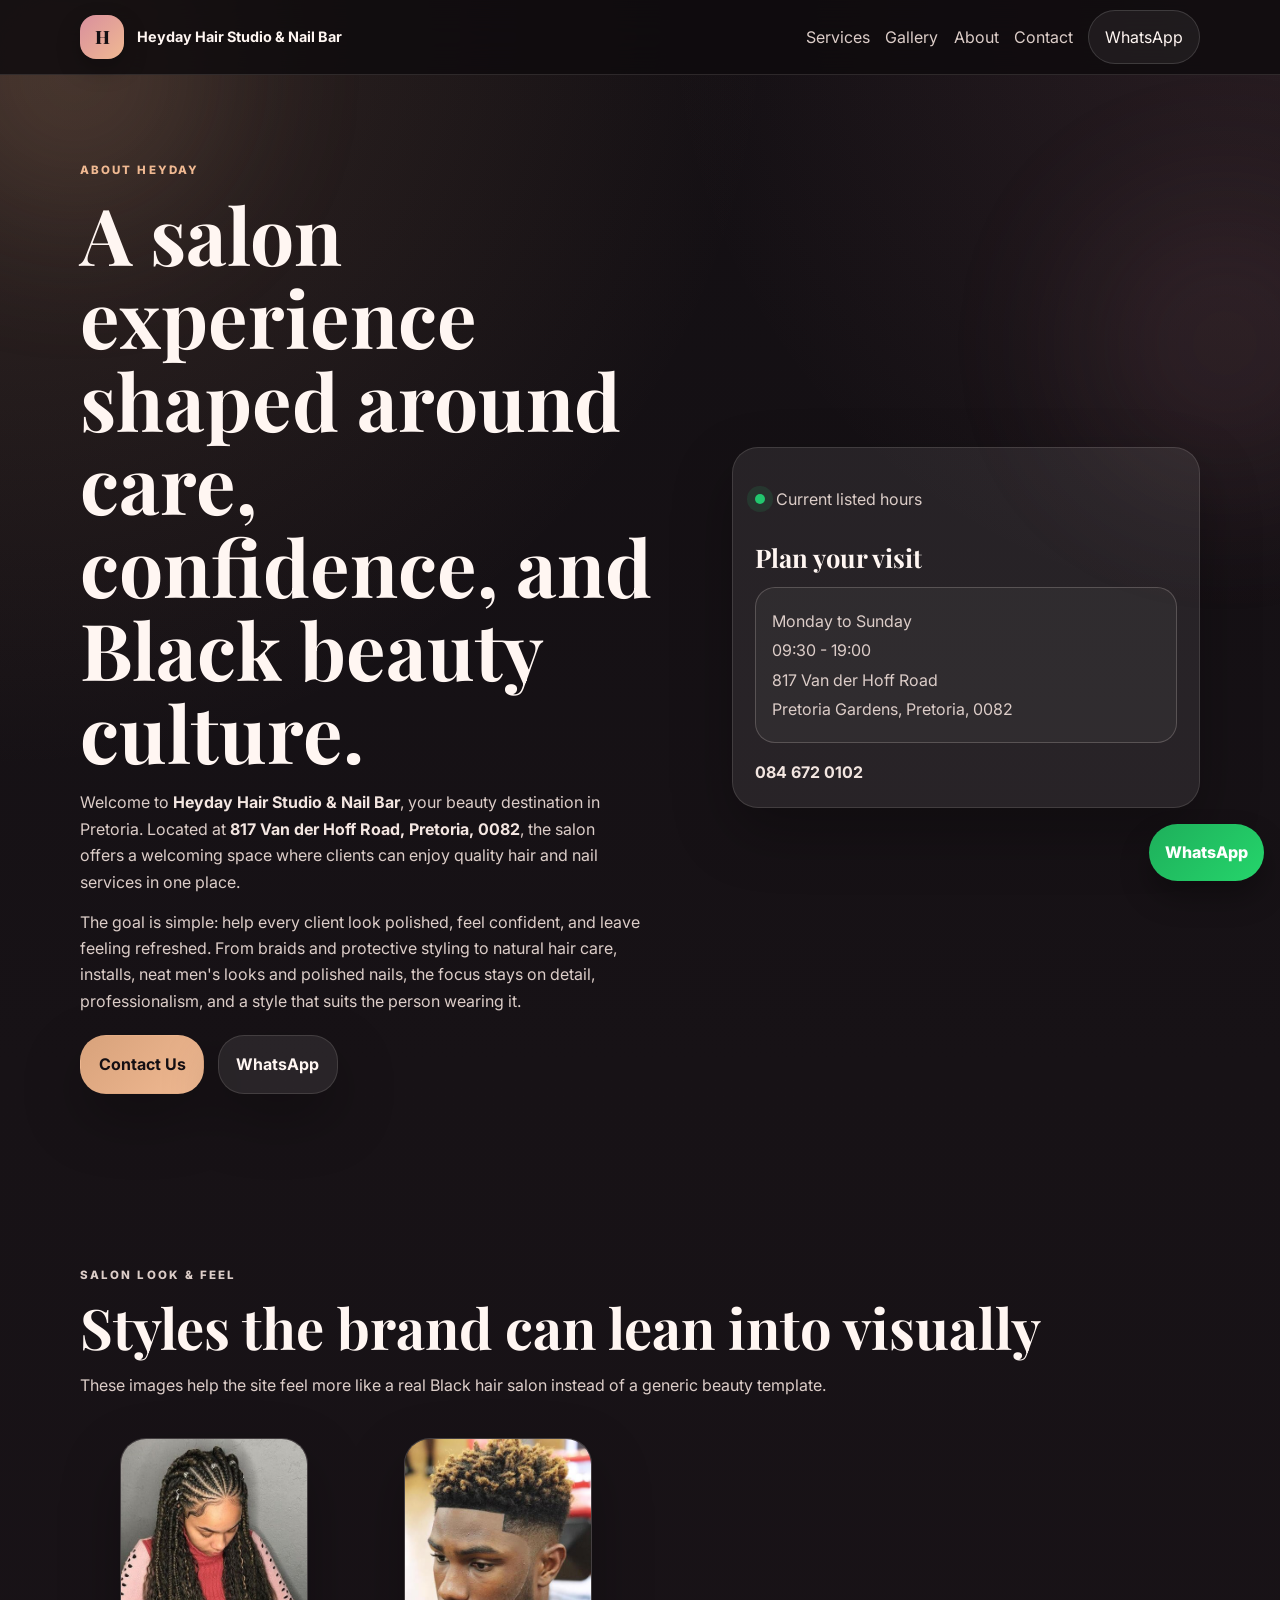
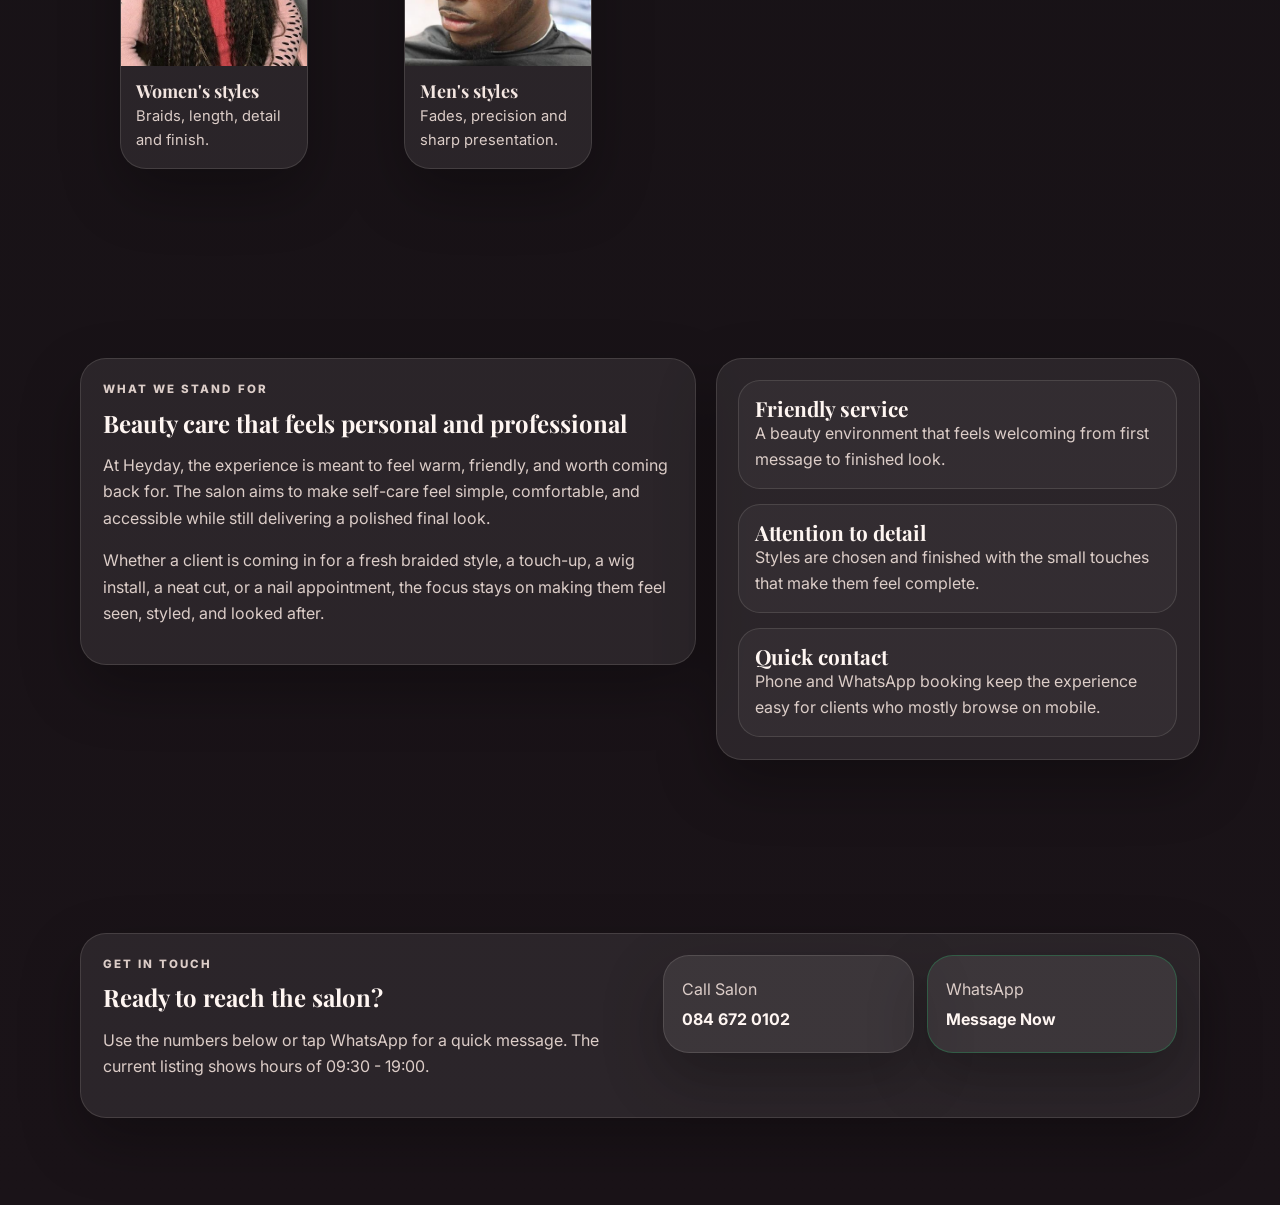
==== about.html @ 6cabf585 "first commit" ====
<!DOCTYPE html>
<html lang="en">
<head>
  <meta charset="UTF-8" />
  <meta name="viewport" content="width=device-width, initial-scale=1.0" />
  <title>About | Heyday Hair Studio & Nail Bar</title>
  <meta name="description" content="About Heyday Hair Studio & Nail Bar in Pretoria Gardens, including salon focus, beauty experience, and contact details." />
  <meta name="theme-color" content="#171216" />
  <meta property="og:title" content="About Heyday Hair Studio & Nail Bar" />
  <meta property="og:description" content="A Black hair salon and nail bar in Pretoria Gardens with direct call and WhatsApp contact." />
  <meta property="og:type" content="website" />
  <link rel="preconnect" href="https://fonts.googleapis.com" />
  <link rel="preconnect" href="https://fonts.gstatic.com" crossorigin />
  <link href="https://fonts.googleapis.com/css2?family=Playfair+Display:wght@600;700;800&family=Inter:wght@400;500;600;700;800&display=swap" rel="stylesheet" />
  <link rel="stylesheet" href="css/styles.css" />
</head>
<body>
  <div class="page-glow glow-one"></div>
  <div class="page-glow glow-two"></div>

  <header class="site-header" id="top">
    <div class="container nav-wrap">
      <a class="brand" href="index.html">
        <span class="brand-mark">H</span>
        <span class="brand-text">Heyday Hair Studio & Nail Bar</span>
      </a>

      <button class="menu-toggle" id="menuToggle" aria-label="Open menu" aria-expanded="false" aria-controls="mobileNav">
        <span></span>
        <span></span>
        <span></span>
      </button>

      <nav class="nav-links desktop-nav" aria-label="Primary navigation">
        <a href="index.html#services">Services</a>
        <a href="index.html#gallery">Gallery</a>
        <a href="about.html">About</a>
        <a href="index.html#contact">Contact</a>
        <a class="nav-cta" href="https://wa.me/27846720102?text=Hi%20Heyday%2C%20I%20want%20to%20book%20an%20appointment." target="_blank" rel="noopener noreferrer">WhatsApp</a>
      </nav>
    </div>

    <nav class="mobile-nav" id="mobileNav" aria-label="Mobile navigation">
      <a href="index.html#services">Services</a>
      <a href="index.html#gallery">Gallery</a>
      <a href="about.html">About</a>
      <a href="index.html#contact">Contact</a>
      <a href="https://wa.me/27846720102?text=Hi%20Heyday%2C%20I%20want%20to%20book%20an%20appointment." target="_blank" rel="noopener noreferrer">WhatsApp</a>
    </nav>
  </header>

  <main>
    <section class="hero-section inner-hero-section">
      <div class="container hero-grid">
        <div class="hero-copy reveal">
          <p class="eyebrow">About Heyday</p>
          <h1>A salon experience shaped around care, confidence, and Black beauty culture.</h1>
          <p class="hero-text">
            Welcome to <strong>Heyday Hair Studio &amp; Nail Bar</strong>, your beauty destination in Pretoria. Located at <strong>817 Van der Hoff Road, Pretoria, 0082</strong>, the salon offers a welcoming space where clients can enjoy quality hair and nail services in one place.
          </p>
          <p class="hero-text hero-text-secondary">
            The goal is simple: help every client look polished, feel confident, and leave feeling refreshed. From braids and protective styling to natural hair care, installs, neat men's looks and polished nails, the focus stays on detail, professionalism, and a style that suits the person wearing it.
          </p>

          <div class="hero-actions">
            <a class="btn btn-primary" href="index.html#contact">Contact Us</a>
            <a class="btn btn-secondary" href="https://wa.me/27846720102?text=Hi%20Heyday%2C%20I%20want%20to%20book%20an%20appointment." target="_blank" rel="noopener noreferrer">WhatsApp</a>
          </div>
        </div>

        <aside class="hero-card reveal delay-1">
          <div class="hero-card-top">
            <span class="status-dot"></span>
            <p>Current listed hours</p>
          </div>
          <h2>Plan your visit</h2>
          <div class="address-box">
            <p>Monday to Sunday</p>
            <p>09:30 - 19:00</p>
            <p>817 Van der Hoff Road</p>
            <p>Pretoria Gardens, Pretoria, 0082</p>
          </div>
          <div class="info-stack compact-stack">
            <a href="tel:0846720102">084 672 0102</a>
          </div>
        </aside>
      </div>
    </section>

    <section class="gallery-section compact-gallery-section">
      <div class="container">
        <div class="section-heading reveal">
          <p class="eyebrow">Salon Look &amp; Feel</p>
          <h2>Styles the brand can lean into visually</h2>
          <p>These images help the site feel more like a real Black hair salon instead of a generic beauty template.</p>
        </div>

        <div class="gallery-grid gallery-grid-featured">
          <figure class="gallery-card reveal">
            <img src="images/1.jpg" alt="Woman with long braided hairstyle styled in a high bun" loading="lazy" />
            <figcaption>
              <strong>Women's styles</strong>
              <span>Braids, length, detail and finish.</span>
            </figcaption>
          </figure>

          <figure class="gallery-card reveal delay-1">
            <img src="images/3.jpg" alt="Man with neat fade against a green background" loading="lazy" />
            <figcaption>
              <strong>Men's styles</strong>
              <span>Fades, precision and sharp presentation.</span>
            </figcaption>
          </figure>
        </div>
      </div>
    </section>

    <section class="about-section">
      <div class="container about-grid">
        <article class="about-card reveal">
          <p class="eyebrow">What We Stand For</p>
          <h2>Beauty care that feels personal and professional</h2>
          <p>
            At Heyday, the experience is meant to feel warm, friendly, and worth coming back for. The salon aims to make self-care feel simple, comfortable, and accessible while still delivering a polished final look.
          </p>
          <p>
            Whether a client is coming in for a fresh braided style, a touch-up, a wig install, a neat cut, or a nail appointment, the focus stays on making them feel seen, styled, and looked after.
          </p>
        </article>

        <article class="about-list reveal delay-1">
          <div class="feature-item">
            <h3>Friendly service</h3>
            <p>A beauty environment that feels welcoming from first message to finished look.</p>
          </div>
          <div class="feature-item">
            <h3>Attention to detail</h3>
            <p>Styles are chosen and finished with the small touches that make them feel complete.</p>
          </div>
          <div class="feature-item">
            <h3>Quick contact</h3>
            <p>Phone and WhatsApp booking keep the experience easy for clients who mostly browse on mobile.</p>
          </div>
        </article>
      </div>
    </section>

    <section class="contact-section">
      <div class="container contact-panel reveal">
        <div>
          <p class="eyebrow">Get In Touch</p>
          <h2>Ready to reach the salon?</h2>
          <p>Use the numbers below or tap WhatsApp for a quick message. The current listing shows hours of 09:30 - 19:00.</p>
        </div>

        <div class="contact-actions-grid">
          <a class="contact-action" href="tel:0846720102">
            <span>Call Salon</span>
            <strong>084 672 0102</strong>
          </a>
          <a class="contact-action whatsapp" href="https://wa.me/27846720102?text=Hi%20Heyday%2C%20I%20want%20to%20book%20an%20appointment." target="_blank" rel="noopener noreferrer">
            <span>WhatsApp</span>
            <strong>Message Now</strong>
          </a>
        </div>
      </div>
    </section>
  </main>

  <a class="floating-whatsapp" href="https://wa.me/27846720102?text=Hi%20Heyday%2C%20I%20want%20to%20book%20an%20appointment." target="_blank" rel="noopener noreferrer" aria-label="Chat on WhatsApp">
    <span>WhatsApp</span>
  </a>

  <div class="mobile-action-bar">
    <a href="tel:0123832008">Call</a>
    <a href="https://wa.me/27846720102?text=Hi%20Heyday%2C%20I%20want%20to%20book%20an%20appointment." target="_blank" rel="noopener noreferrer">WhatsApp</a>
  </div>

  <script src="js/script.js"></script>
</body>
</html>
---- css/styles.css ----
:root {
  --bg: #171216;
  --bg-soft: #211920;
  --card: rgba(255, 250, 247, 0.08);
  --card-strong: rgba(255, 250, 247, 0.1);
  --line: rgba(255, 240, 234, 0.12);
  --line-strong: rgba(255, 240, 234, 0.2);
  --text: #fff6f2;
  --muted: #dccdc8;
  --soft: #f3e6e1;
  --accent: #d8a27b;
  --accent-strong: #f0b992;
  --rose: #d98f9d;
  --green: #22c76e;
  --shadow: 0 24px 60px rgba(0, 0, 0, 0.28);
  --radius: 26px;
}

* {
  box-sizing: border-box;
}

html {
  scroll-behavior: smooth;
}

body {
  margin: 0;
  font-family: "Inter", sans-serif;
  color: var(--text);
  background:
    radial-gradient(circle at top left, rgba(216, 162, 123, 0.16), transparent 25%),
    radial-gradient(circle at right top, rgba(217, 143, 157, 0.11), transparent 20%),
    linear-gradient(180deg, #130f13 0%, #171216 38%, #1a1318 100%);
  line-height: 1.65;
  min-height: 100vh;
  overflow-x: hidden;
  padding-bottom: 92px;
}

img {
  display: block;
  max-width: 100%;
}

a {
  color: inherit;
  text-decoration: none;
}

button,
a {
  -webkit-tap-highlight-color: transparent;
}

.container {
  width: min(100% - 1.2rem, 1120px);
  margin-inline: auto;
}

.page-glow {
  position: fixed;
  width: 290px;
  height: 290px;
  border-radius: 50%;
  filter: blur(84px);
  opacity: 0.42;
  z-index: -1;
  pointer-events: none;
}

.glow-one {
  top: -70px;
  left: -70px;
  background: rgba(216, 162, 123, 0.42);
}

.glow-two {
  right: -90px;
  top: 22%;
  background: rgba(217, 143, 157, 0.24);
}

.site-header {
  position: sticky;
  top: 0;
  z-index: 1000;
  background: rgba(15, 11, 14, 0.84);
  backdrop-filter: blur(20px);
  border-bottom: 1px solid var(--line);
}

.nav-wrap {
  min-height: 74px;
  display: flex;
  align-items: center;
  justify-content: space-between;
  gap: 0.9rem;
}

.brand {
  display: inline-flex;
  align-items: center;
  gap: 0.8rem;
  min-width: 0;
}

.brand-mark {
  width: 44px;
  height: 44px;
  border-radius: 16px;
  display: grid;
  place-items: center;
  background: linear-gradient(135deg, var(--rose) 0%, var(--accent-strong) 100%);
  color: #140f13;
  font-family: "Playfair Display", serif;
  font-size: 1.15rem;
  font-weight: 800;
  flex-shrink: 0;
  box-shadow: 0 10px 24px rgba(0, 0, 0, 0.24);
}

.brand-text {
  font-size: 0.9rem;
  font-weight: 700;
  line-height: 1.15;
  color: var(--text);
}

.desktop-nav {
  display: none;
}

.nav-links {
  align-items: center;
  gap: 0.95rem;
}

.nav-links a {
  color: var(--muted);
  transition: color 0.25s ease, transform 0.25s ease;
}

.nav-links a:hover,
.nav-links a:focus-visible {
  color: var(--text);
  transform: translateY(-1px);
}

.nav-cta {
  min-height: 46px;
  padding: 0.82rem 1rem;
  border-radius: 999px;
  background: rgba(255, 255, 255, 0.06);
  border: 1px solid rgba(255, 255, 255, 0.14);
  color: var(--text) !important;
}

.menu-toggle {
  width: 48px;
  height: 48px;
  border-radius: 16px;
  border: 1px solid var(--line);
  background: rgba(255, 255, 255, 0.05);
  display: inline-flex;
  flex-direction: column;
  justify-content: center;
  gap: 5px;
  padding: 0 12px;
  cursor: pointer;
}

.menu-toggle span {
  width: 100%;
  height: 2px;
  border-radius: 999px;
  background: var(--text);
  transition: 0.25s ease;
}

.menu-toggle.active span:nth-child(1) {
  transform: translateY(7px) rotate(45deg);
}

.menu-toggle.active span:nth-child(2) {
  opacity: 0;
}

.menu-toggle.active span:nth-child(3) {
  transform: translateY(-7px) rotate(-45deg);
}

.mobile-nav {
  display: grid;
  gap: 0.8rem;
  padding: 0 1rem 1rem;
  max-height: 0;
  overflow: hidden;
  transition: 0.3s ease;
}

.mobile-nav.open {
  max-height: 340px;
  padding-bottom: 1rem;
}

.mobile-nav a {
  min-height: 52px;
  padding: 0.95rem 1rem;
  border-radius: 18px;
  display: flex;
  align-items: center;
  background: rgba(255, 255, 255, 0.05);
  border: 1px solid var(--line);
  color: var(--text);
}

.hero-section,
.services-section,
.gallery-section,
.about-section,
.contact-section,
.compact-gallery-section {
  padding: 4rem 0;
}

.hero-section {
  padding-top: 3.1rem;
}

.hero-grid,
.about-grid {
  display: grid;
  gap: 1.2rem;
}

.eyebrow {
  margin: 0 0 0.7rem;
  text-transform: uppercase;
  letter-spacing: 0.18em;
  color: var(--accent-strong);
  font-size: 0.72rem;
  font-weight: 800;
}

.hero-copy h1,
.section-heading h2,
.about-card h2,
.contact-panel h2,
.hero-card h2,
.location-card h3,
.service-card h3,
.feature-item h3,
.gallery-card strong {
  margin: 0;
  font-family: "Playfair Display", serif;
  line-height: 1.06;
}

.hero-copy h1 {
  font-size: clamp(2.3rem, 9vw, 4.9rem);
  max-width: 12ch;
}

.hero-text,
.section-heading p,
.about-card p,
.contact-panel p,
.service-card p,
.feature-item p,
.location-card p,
.hero-card p,
.address-box p,
.gallery-card span,
.contact-action span,
.hero-highlights li {
  color: var(--muted);
}

.hero-text {
  margin: 1rem 0 0;
  max-width: 56ch;
}

.hero-text strong {
  color: var(--soft);
}

.hero-text-secondary {
  margin-top: 0.85rem;
}

.hero-actions,
.contact-actions-grid {
  display: grid;
  gap: 0.85rem;
}

.hero-actions {
  margin-top: 1.3rem;
}

.btn,
.contact-action,
.hero-card,
.service-card,
.about-card,
.about-list,
.contact-panel,
.location-card,
.gallery-card {
  border-radius: var(--radius);
  background: var(--card);
  border: 1px solid var(--line);
  box-shadow: var(--shadow);
}

.btn {
  min-height: 54px;
  padding: 0.95rem 1.1rem;
  display: inline-flex;
  align-items: center;
  justify-content: center;
  font-weight: 700;
  transition: transform 0.25s ease, border-color 0.25s ease, background 0.25s ease;
}

.btn:hover,
.btn:focus-visible,
.contact-action:hover,
.contact-action:focus-visible,
.inline-link:hover,
.inline-link:focus-visible {
  transform: translateY(-1px);
}

.btn-primary {
  color: #140f13;
  background: linear-gradient(135deg, var(--accent) 0%, var(--accent-strong) 100%);
  border-color: transparent;
}

.btn-secondary {
  background: rgba(255, 255, 255, 0.08);
}

.btn-ghost {
  background: transparent;
}

.hero-highlights {
  margin: 1.2rem 0 0;
  padding: 0;
  list-style: none;
  display: flex;
  flex-wrap: wrap;
  gap: 0.55rem;
}

.hero-highlights li {
  padding: 0.6rem 0.8rem;
  border-radius: 999px;
  background: rgba(255, 255, 255, 0.06);
  border: 1px solid var(--line);
  font-size: 0.88rem;
}

.hero-card,
.service-card,
.about-card,
.about-list,
.contact-panel {
  padding: 1.35rem;
}

.hero-card-top {
  display: flex;
  align-items: center;
  gap: 0.7rem;
}

.status-dot {
  width: 10px;
  height: 10px;
  border-radius: 50%;
  background: var(--green);
  box-shadow: 0 0 0 8px rgba(34, 199, 110, 0.12);
}

.hero-card h2 {
  margin: 1rem 0;
  font-size: 1.6rem;
}

.info-stack {
  display: grid;
  gap: 0.7rem;
  margin-bottom: 1rem;
}

.info-stack a,
.card-link,
.location-card a,
.inline-link {
  font-weight: 700;
}

.info-stack a {
  color: var(--soft);
}

.compact-stack {
  margin-bottom: 0;
}

.address-box {
  padding: 1rem;
  border-radius: 20px;
  background: rgba(255, 255, 255, 0.04);
  border: 1px solid var(--line-strong);
  margin-bottom: 1rem;
}

.address-box p {
  margin: 0.2rem 0;
}

.card-link,
.location-card a,
.inline-link {
  color: var(--accent-strong);
}

.section-heading {
  margin-bottom: 1.5rem;
}

.section-heading h2 {
  font-size: clamp(2rem, 8vw, 3.5rem);
  margin-bottom: 0.65rem;
}

.services-grid,
.gallery-grid {
  display: grid;
  gap: 1rem;
}

.service-icon {
  width: 42px;
  height: 42px;
  border-radius: 14px;
  display: grid;
  place-items: center;
  background: rgba(255, 255, 255, 0.06);
  color: var(--accent-strong);
  font-size: 1.1rem;
}

.service-card h3,
.feature-item h3,
.location-card h3 {
  margin: 0.85rem 0 0.35rem;
  font-size: 1.3rem;
}

.about-list {
  display: grid;
  gap: 0.95rem;
}

.feature-item,
.location-card {
  padding: 1rem;
  border-radius: 22px;
  background: rgba(255, 255, 255, 0.04);
  border: 1px solid var(--line);
}

.feature-item h3,
.feature-item p,
.location-card h3,
.location-card p {
  margin: 0;
}

.gallery-grid {
  grid-template-columns: repeat(2, minmax(0, 1fr));
}

.gallery-card {
  overflow: hidden;
  padding: 0;
}

.gallery-card img {
  width: 100%;
  aspect-ratio: 0.82 / 1;
  object-fit: cover;
}

.gallery-card figcaption {
  padding: 0.95rem 0.95rem 1rem;
}

.gallery-card strong {
  display: block;
  font-size: 1.12rem;
  margin-bottom: 0.2rem;
  color: var(--soft);
}

.gallery-card span {
  display: block;
  font-size: 0.92rem;
}

.gallery-grid-featured {
  grid-template-columns: 1fr;
}

.contact-panel {
  display: grid;
  gap: 1.3rem;
}

.contact-actions-grid {
  grid-template-columns: 1fr;
}

.contact-action {
  min-height: 98px;
  padding: 1rem 1.1rem;
  display: flex;
  flex-direction: column;
  justify-content: center;
  gap: 0.2rem;
}

.contact-action strong {
  font-size: 1rem;
}

.contact-action.primary {
  color: #140f13;
  background: linear-gradient(135deg, var(--accent) 0%, var(--accent-strong) 100%);
  border-color: transparent;
}

.contact-action.primary span {
  color: rgba(20, 15, 19, 0.74);
}

.contact-action.whatsapp {
  border-color: rgba(34, 199, 110, 0.28);
}

.floating-whatsapp {
  position: fixed;
  right: 1rem;
  bottom: 5.9rem;
  z-index: 998;
  min-height: 54px;
  padding: 0.95rem 1rem;
  border-radius: 999px;
  background: linear-gradient(135deg, #1eaf5b 0%, #25d56b 100%);
  color: white;
  font-weight: 800;
  box-shadow: 0 16px 30px rgba(0, 0, 0, 0.3);
}

.mobile-action-bar {
  position: fixed;
  left: 0;
  right: 0;
  bottom: 0;
  z-index: 999;
  display: grid;
  grid-template-columns: 1fr 1fr;
  gap: 0.75rem;
  padding: 0.8rem 0.8rem calc(0.8rem + env(safe-area-inset-bottom));
  background: rgba(11, 8, 11, 0.94);
  backdrop-filter: blur(20px);
  border-top: 1px solid var(--line);
}

.mobile-action-bar a {
  min-height: 54px;
  border-radius: 18px;
  display: inline-flex;
  align-items: center;
  justify-content: center;
  font-weight: 800;
}

.mobile-action-bar a:first-child {
  background: linear-gradient(135deg, var(--accent) 0%, var(--accent-strong) 100%);
  color: #140f13;
}

.mobile-action-bar a:last-child {
  color: var(--text);
  background: rgba(255, 255, 255, 0.07);
  border: 1px solid var(--line);
}

.reveal {
  opacity: 0;
  transform: translateY(18px);
  transition: 0.7s ease;
}

.reveal.show {
  opacity: 1;
  transform: translateY(0);
}

.delay-1 {
  transition-delay: 0.1s;
}

.delay-2 {
  transition-delay: 0.18s;
}

@media (min-width: 680px) {
  body {
    padding-bottom: 0;
  }

  .hero-actions {
    display: flex;
    flex-wrap: wrap;
  }

  .hero-grid,
  .about-grid {
    grid-template-columns: 1.12fr 0.88fr;
    align-items: start;
  }

  .services-grid,
  .gallery-grid-featured {
    grid-template-columns: repeat(2, 1fr);
  }

  .contact-actions-grid {
    grid-template-columns: repeat(2, 1fr);
  }

  .mobile-action-bar {
    display: none;
  }

  .floating-whatsapp {
    bottom: 1.2rem;
  }
}

@media (min-width: 900px) {
  .desktop-nav {
    display: flex;
  }

  .menu-toggle,
  .mobile-nav {
    display: none;
  }

  .hero-section,
  .services-section,
  .gallery-section,
  .about-section,
  .contact-section,
  .compact-gallery-section {
    padding: 5.4rem 0;
  }

  .hero-grid {
    grid-template-columns: 1.15fr 0.85fr;
    align-items: center;
  }

  .services-grid {
    grid-template-columns: repeat(3, 1fr);
  }

  .gallery-grid {
    grid-template-columns: repeat(4, 1fr);
  }

  .contact-panel {
    grid-template-columns: 1.05fr 1fr;
    align-items: start;
  }

  .location-card {
    grid-column: 1 / -1;
  }
}
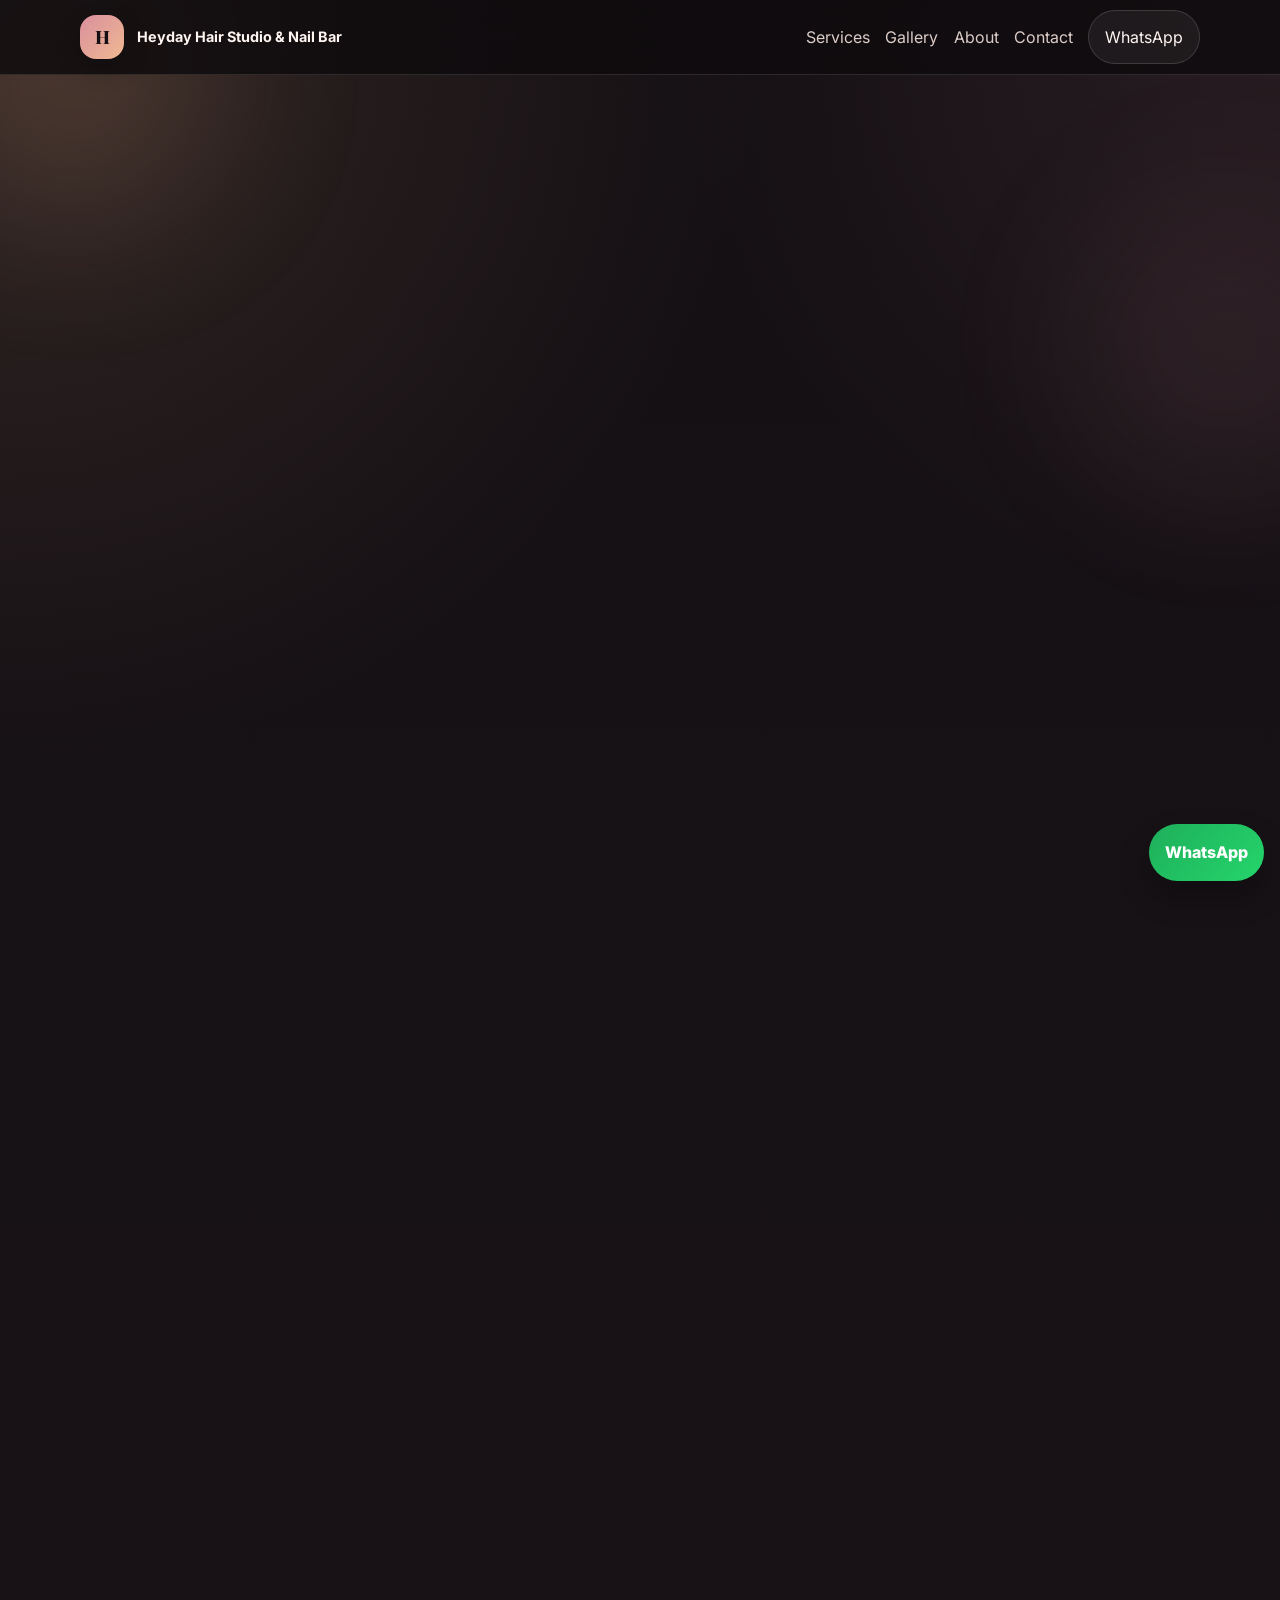
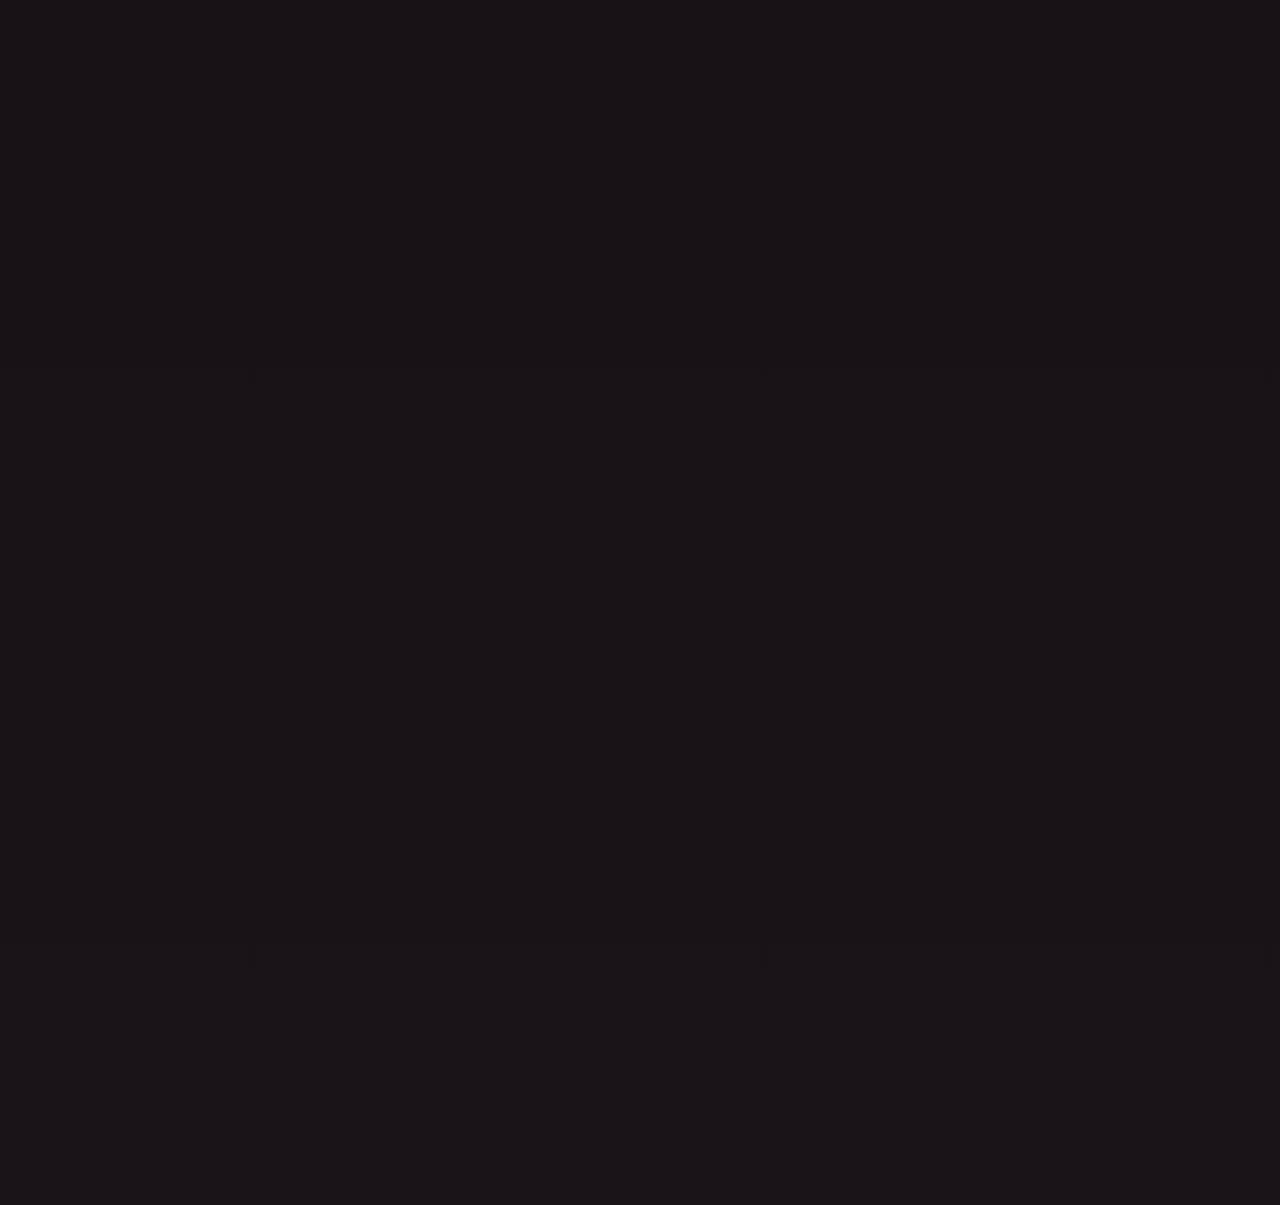
==== commit edab346f: "Add files via upload" ====
--- a/about.html
+++ b/about.html
@@ -1,181 +1,181 @@
-<!DOCTYPE html>
-<html lang="en">
-<head>
-  <meta charset="UTF-8" />
-  <meta name="viewport" content="width=device-width, initial-scale=1.0" />
-  <title>About | Heyday Hair Studio & Nail Bar</title>
-  <meta name="description" content="About Heyday Hair Studio & Nail Bar in Pretoria Gardens, including salon focus, beauty experience, and contact details." />
-  <meta name="theme-color" content="#171216" />
-  <meta property="og:title" content="About Heyday Hair Studio & Nail Bar" />
-  <meta property="og:description" content="A Black hair salon and nail bar in Pretoria Gardens with direct call and WhatsApp contact." />
-  <meta property="og:type" content="website" />
-  <link rel="preconnect" href="https://fonts.googleapis.com" />
-  <link rel="preconnect" href="https://fonts.gstatic.com" crossorigin />
-  <link href="https://fonts.googleapis.com/css2?family=Playfair+Display:wght@600;700;800&family=Inter:wght@400;500;600;700;800&display=swap" rel="stylesheet" />
-  <link rel="stylesheet" href="css/styles.css" />
-</head>
-<body>
-  <div class="page-glow glow-one"></div>
-  <div class="page-glow glow-two"></div>
-
-  <header class="site-header" id="top">
-    <div class="container nav-wrap">
-      <a class="brand" href="index.html">
-        <span class="brand-mark">H</span>
-        <span class="brand-text">Heyday Hair Studio & Nail Bar</span>
-      </a>
-
-      <button class="menu-toggle" id="menuToggle" aria-label="Open menu" aria-expanded="false" aria-controls="mobileNav">
-        <span></span>
-        <span></span>
-        <span></span>
-      </button>
-
-      <nav class="nav-links desktop-nav" aria-label="Primary navigation">
-        <a href="index.html#services">Services</a>
-        <a href="index.html#gallery">Gallery</a>
-        <a href="about.html">About</a>
-        <a href="index.html#contact">Contact</a>
-        <a class="nav-cta" href="https://wa.me/27846720102?text=Hi%20Heyday%2C%20I%20want%20to%20book%20an%20appointment." target="_blank" rel="noopener noreferrer">WhatsApp</a>
-      </nav>
-    </div>
-
-    <nav class="mobile-nav" id="mobileNav" aria-label="Mobile navigation">
-      <a href="index.html#services">Services</a>
-      <a href="index.html#gallery">Gallery</a>
-      <a href="about.html">About</a>
-      <a href="index.html#contact">Contact</a>
-      <a href="https://wa.me/27846720102?text=Hi%20Heyday%2C%20I%20want%20to%20book%20an%20appointment." target="_blank" rel="noopener noreferrer">WhatsApp</a>
-    </nav>
-  </header>
-
-  <main>
-    <section class="hero-section inner-hero-section">
-      <div class="container hero-grid">
-        <div class="hero-copy reveal">
-          <p class="eyebrow">About Heyday</p>
-          <h1>A salon experience shaped around care, confidence, and Black beauty culture.</h1>
-          <p class="hero-text">
-            Welcome to <strong>Heyday Hair Studio &amp; Nail Bar</strong>, your beauty destination in Pretoria. Located at <strong>817 Van der Hoff Road, Pretoria, 0082</strong>, the salon offers a welcoming space where clients can enjoy quality hair and nail services in one place.
-          </p>
-          <p class="hero-text hero-text-secondary">
-            The goal is simple: help every client look polished, feel confident, and leave feeling refreshed. From braids and protective styling to natural hair care, installs, neat men's looks and polished nails, the focus stays on detail, professionalism, and a style that suits the person wearing it.
-          </p>
-
-          <div class="hero-actions">
-            <a class="btn btn-primary" href="index.html#contact">Contact Us</a>
-            <a class="btn btn-secondary" href="https://wa.me/27846720102?text=Hi%20Heyday%2C%20I%20want%20to%20book%20an%20appointment." target="_blank" rel="noopener noreferrer">WhatsApp</a>
-          </div>
-        </div>
-
-        <aside class="hero-card reveal delay-1">
-          <div class="hero-card-top">
-            <span class="status-dot"></span>
-            <p>Current listed hours</p>
-          </div>
-          <h2>Plan your visit</h2>
-          <div class="address-box">
-            <p>Monday to Sunday</p>
-            <p>09:30 - 19:00</p>
-            <p>817 Van der Hoff Road</p>
-            <p>Pretoria Gardens, Pretoria, 0082</p>
-          </div>
-          <div class="info-stack compact-stack">
-            <a href="tel:0846720102">084 672 0102</a>
-          </div>
-        </aside>
-      </div>
-    </section>
-
-    <section class="gallery-section compact-gallery-section">
-      <div class="container">
-        <div class="section-heading reveal">
-          <p class="eyebrow">Salon Look &amp; Feel</p>
-          <h2>Styles the brand can lean into visually</h2>
-          <p>These images help the site feel more like a real Black hair salon instead of a generic beauty template.</p>
-        </div>
-
-        <div class="gallery-grid gallery-grid-featured">
-          <figure class="gallery-card reveal">
-            <img src="images/1.jpg" alt="Woman with long braided hairstyle styled in a high bun" loading="lazy" />
-            <figcaption>
-              <strong>Women's styles</strong>
-              <span>Braids, length, detail and finish.</span>
-            </figcaption>
-          </figure>
-
-          <figure class="gallery-card reveal delay-1">
-            <img src="images/3.jpg" alt="Man with neat fade against a green background" loading="lazy" />
-            <figcaption>
-              <strong>Men's styles</strong>
-              <span>Fades, precision and sharp presentation.</span>
-            </figcaption>
-          </figure>
-        </div>
-      </div>
-    </section>
-
-    <section class="about-section">
-      <div class="container about-grid">
-        <article class="about-card reveal">
-          <p class="eyebrow">What We Stand For</p>
-          <h2>Beauty care that feels personal and professional</h2>
-          <p>
-            At Heyday, the experience is meant to feel warm, friendly, and worth coming back for. The salon aims to make self-care feel simple, comfortable, and accessible while still delivering a polished final look.
-          </p>
-          <p>
-            Whether a client is coming in for a fresh braided style, a touch-up, a wig install, a neat cut, or a nail appointment, the focus stays on making them feel seen, styled, and looked after.
-          </p>
-        </article>
-
-        <article class="about-list reveal delay-1">
-          <div class="feature-item">
-            <h3>Friendly service</h3>
-            <p>A beauty environment that feels welcoming from first message to finished look.</p>
-          </div>
-          <div class="feature-item">
-            <h3>Attention to detail</h3>
-            <p>Styles are chosen and finished with the small touches that make them feel complete.</p>
-          </div>
-          <div class="feature-item">
-            <h3>Quick contact</h3>
-            <p>Phone and WhatsApp booking keep the experience easy for clients who mostly browse on mobile.</p>
-          </div>
-        </article>
-      </div>
-    </section>
-
-    <section class="contact-section">
-      <div class="container contact-panel reveal">
-        <div>
-          <p class="eyebrow">Get In Touch</p>
-          <h2>Ready to reach the salon?</h2>
-          <p>Use the numbers below or tap WhatsApp for a quick message. The current listing shows hours of 09:30 - 19:00.</p>
-        </div>
-
-        <div class="contact-actions-grid">
-          <a class="contact-action" href="tel:0846720102">
-            <span>Call Salon</span>
-            <strong>084 672 0102</strong>
-          </a>
-          <a class="contact-action whatsapp" href="https://wa.me/27846720102?text=Hi%20Heyday%2C%20I%20want%20to%20book%20an%20appointment." target="_blank" rel="noopener noreferrer">
-            <span>WhatsApp</span>
-            <strong>Message Now</strong>
-          </a>
-        </div>
-      </div>
-    </section>
-  </main>
-
-  <a class="floating-whatsapp" href="https://wa.me/27846720102?text=Hi%20Heyday%2C%20I%20want%20to%20book%20an%20appointment." target="_blank" rel="noopener noreferrer" aria-label="Chat on WhatsApp">
-    <span>WhatsApp</span>
-  </a>
-
-  <div class="mobile-action-bar">
-    <a href="tel:0123832008">Call</a>
-    <a href="https://wa.me/27846720102?text=Hi%20Heyday%2C%20I%20want%20to%20book%20an%20appointment." target="_blank" rel="noopener noreferrer">WhatsApp</a>
-  </div>
-
-  <script src="js/script.js"></script>
-</body>
-</html>
+<!DOCTYPE html>
+<html lang="en">
+<head>
+  <meta charset="UTF-8" />
+  <meta name="viewport" content="width=device-width, initial-scale=1.0" />
+  <title>About | Heyday Hair Studio & Nail Bar</title>
+  <meta name="description" content="About Heyday Hair Studio & Nail Bar in Pretoria Gardens, including salon focus, beauty experience, and contact details." />
+  <meta name="theme-color" content="#171216" />
+  <meta property="og:title" content="About Heyday Hair Studio & Nail Bar" />
+  <meta property="og:description" content="A Black hair salon and nail bar in Pretoria Gardens with direct call and WhatsApp contact." />
+  <meta property="og:type" content="website" />
+  <link rel="preconnect" href="https://fonts.googleapis.com" />
+  <link rel="preconnect" href="https://fonts.gstatic.com" crossorigin />
+  <link href="https://fonts.googleapis.com/css2?family=Playfair+Display:wght@600;700;800&family=Inter:wght@400;500;600;700;800&display=swap" rel="stylesheet" />
+  <link rel="stylesheet" href="css/styles.css" />
+</head>
+<body>
+  <div class="page-glow glow-one"></div>
+  <div class="page-glow glow-two"></div>
+
+  <header class="site-header" id="top">
+    <div class="container nav-wrap">
+      <a class="brand" href="index.html">
+        <span class="brand-mark">H</span>
+        <span class="brand-text">Heyday Hair Studio & Nail Bar</span>
+      </a>
+
+      <button class="menu-toggle" id="menuToggle" aria-label="Open menu" aria-expanded="false" aria-controls="mobileNav">
+        <span></span>
+        <span></span>
+        <span></span>
+      </button>
+
+      <nav class="nav-links desktop-nav" aria-label="Primary navigation">
+        <a href="index.html#services">Services</a>
+        <a href="index.html#gallery">Gallery</a>
+        <a href="about.html">About</a>
+        <a href="index.html#contact">Contact</a>
+        <a class="nav-cta" href="https://wa.me/27846720102?text=Hi%20Heyday%2C%20I%20want%20to%20book%20an%20appointment." target="_blank" rel="noopener noreferrer">WhatsApp</a>
+      </nav>
+    </div>
+
+    <nav class="mobile-nav" id="mobileNav" aria-label="Mobile navigation">
+      <a href="index.html#services">Services</a>
+      <a href="index.html#gallery">Gallery</a>
+      <a href="about.html">About</a>
+      <a href="index.html#contact">Contact</a>
+      <a href="https://wa.me/27846720102?text=Hi%20Heyday%2C%20I%20want%20to%20book%20an%20appointment." target="_blank" rel="noopener noreferrer">WhatsApp</a>
+    </nav>
+  </header>
+
+  <main>
+    <section class="hero-section inner-hero-section">
+      <div class="container hero-grid">
+        <div class="hero-copy reveal">
+          <p class="eyebrow">About Heyday</p>
+          <h1>A salon experience shaped around care, confidence, and Black beauty culture.</h1>
+          <p class="hero-text">
+            Welcome to <strong>Heyday Hair Studio &amp; Nail Bar</strong>, your beauty destination in Pretoria. Located at <strong>817 Van der Hoff Road, Pretoria, 0082</strong>, the salon offers a welcoming space where clients can enjoy quality hair and nail services in one place.
+          </p>
+          <p class="hero-text hero-text-secondary">
+            The goal is simple: help every client look polished, feel confident, and leave feeling refreshed. From braids and protective styling to natural hair care, installs, neat men's looks and polished nails, the focus stays on detail, professionalism, and a style that suits the person wearing it.
+          </p>
+
+          <div class="hero-actions">
+            <a class="btn btn-primary" href="index.html#contact">Contact Us</a>
+            <a class="btn btn-secondary" href="https://wa.me/27846720102?text=Hi%20Heyday%2C%20I%20want%20to%20book%20an%20appointment." target="_blank" rel="noopener noreferrer">WhatsApp</a>
+          </div>
+        </div>
+
+        <aside class="hero-card reveal delay-1">
+          <div class="hero-card-top">
+            <span class="status-dot"></span>
+            <p>Current listed hours</p>
+          </div>
+          <h2>Plan your visit</h2>
+          <div class="address-box">
+            <p>Monday to Sunday</p>
+            <p>09:30 - 19:00</p>
+            <p>817 Van der Hoff Road</p>
+            <p>Pretoria Gardens, Pretoria, 0082</p>
+          </div>
+          <div class="info-stack compact-stack">
+            <a href="tel:0846720102">084 672 0102</a>
+          </div>
+        </aside>
+      </div>
+    </section>
+
+    <section class="gallery-section compact-gallery-section">
+      <div class="container">
+        <div class="section-heading reveal">
+          <p class="eyebrow">Salon Look &amp; Feel</p>
+          <h2>Styles the brand can lean into visually</h2>
+          <p>These images help the site feel more like a real Black hair salon instead of a generic beauty template.</p>
+        </div>
+
+        <div class="gallery-grid gallery-grid-featured">
+          <figure class="gallery-card reveal">
+            <img src="images/1.jpg" alt="Woman with long braided hairstyle styled in a high bun" loading="lazy" />
+            <figcaption>
+              <strong>Women's styles</strong>
+              <span>Braids, length, detail and finish.</span>
+            </figcaption>
+          </figure>
+
+          <figure class="gallery-card reveal delay-1">
+            <img src="images/3.jpg" alt="Man with neat fade against a green background" loading="lazy" />
+            <figcaption>
+              <strong>Men's styles</strong>
+              <span>Fades, precision and sharp presentation.</span>
+            </figcaption>
+          </figure>
+        </div>
+      </div>
+    </section>
+
+    <section class="about-section">
+      <div class="container about-grid">
+        <article class="about-card reveal">
+          <p class="eyebrow">What We Stand For</p>
+          <h2>Beauty care that feels personal and professional</h2>
+          <p>
+            At Heyday, the experience is meant to feel warm, friendly, and worth coming back for. The salon aims to make self-care feel simple, comfortable, and accessible while still delivering a polished final look.
+          </p>
+          <p>
+            Whether a client is coming in for a fresh braided style, a touch-up, a wig install, a neat cut, or a nail appointment, the focus stays on making them feel seen, styled, and looked after.
+          </p>
+        </article>
+
+        <article class="about-list reveal delay-1">
+          <div class="feature-item">
+            <h3>Friendly service</h3>
+            <p>A beauty environment that feels welcoming from first message to finished look.</p>
+          </div>
+          <div class="feature-item">
+            <h3>Attention to detail</h3>
+            <p>Styles are chosen and finished with the small touches that make them feel complete.</p>
+          </div>
+          <div class="feature-item">
+            <h3>Quick contact</h3>
+            <p>Phone and WhatsApp booking keep the experience easy for clients who mostly browse on mobile.</p>
+          </div>
+        </article>
+      </div>
+    </section>
+
+    <section class="contact-section">
+      <div class="container contact-panel reveal">
+        <div>
+          <p class="eyebrow">Get In Touch</p>
+          <h2>Ready to reach the salon?</h2>
+          <p>Use the numbers below or tap WhatsApp for a quick message. The current listing shows hours of 09:30 - 19:00.</p>
+        </div>
+
+        <div class="contact-actions-grid">
+          <a class="contact-action" href="tel:0846720102">
+            <span>Call Salon</span>
+            <strong>084 672 0102</strong>
+          </a>
+          <a class="contact-action whatsapp" href="https://wa.me/27846720102?text=Hi%20Heyday%2C%20I%20want%20to%20book%20an%20appointment." target="_blank" rel="noopener noreferrer">
+            <span>WhatsApp</span>
+            <strong>Message Now</strong>
+          </a>
+        </div>
+      </div>
+    </section>
+  </main>
+
+  <a class="floating-whatsapp" href="https://wa.me/27846720102?text=Hi%20Heyday%2C%20I%20want%20to%20book%20an%20appointment." target="_blank" rel="noopener noreferrer" aria-label="Chat on WhatsApp">
+    <span>WhatsApp</span>
+  </a>
+
+  <div class="mobile-action-bar">
+    <a href="tel:0123832008">Call</a>
+    <a href="https://wa.me/27846720102?text=Hi%20Heyday%2C%20I%20want%20to%20book%20an%20appointment." target="_blank" rel="noopener noreferrer">WhatsApp</a>
+  </div>
+
+  <script src="js/script.js"></script>
+</body>
+</html>
--- a/css/styles.css
+++ b/css/styles.css
@@ -1,700 +1,700 @@
-:root {
-  --bg: #171216;
-  --bg-soft: #211920;
-  --card: rgba(255, 250, 247, 0.08);
-  --card-strong: rgba(255, 250, 247, 0.1);
-  --line: rgba(255, 240, 234, 0.12);
-  --line-strong: rgba(255, 240, 234, 0.2);
-  --text: #fff6f2;
-  --muted: #dccdc8;
-  --soft: #f3e6e1;
-  --accent: #d8a27b;
-  --accent-strong: #f0b992;
-  --rose: #d98f9d;
-  --green: #22c76e;
-  --shadow: 0 24px 60px rgba(0, 0, 0, 0.28);
-  --radius: 26px;
-}
-
-* {
-  box-sizing: border-box;
-}
-
-html {
-  scroll-behavior: smooth;
-}
-
-body {
-  margin: 0;
-  font-family: "Inter", sans-serif;
-  color: var(--text);
-  background:
-    radial-gradient(circle at top left, rgba(216, 162, 123, 0.16), transparent 25%),
-    radial-gradient(circle at right top, rgba(217, 143, 157, 0.11), transparent 20%),
-    linear-gradient(180deg, #130f13 0%, #171216 38%, #1a1318 100%);
-  line-height: 1.65;
-  min-height: 100vh;
-  overflow-x: hidden;
-  padding-bottom: 92px;
-}
-
-img {
-  display: block;
-  max-width: 100%;
-}
-
-a {
-  color: inherit;
-  text-decoration: none;
-}
-
-button,
-a {
-  -webkit-tap-highlight-color: transparent;
-}
-
-.container {
-  width: min(100% - 1.2rem, 1120px);
-  margin-inline: auto;
-}
-
-.page-glow {
-  position: fixed;
-  width: 290px;
-  height: 290px;
-  border-radius: 50%;
-  filter: blur(84px);
-  opacity: 0.42;
-  z-index: -1;
-  pointer-events: none;
-}
-
-.glow-one {
-  top: -70px;
-  left: -70px;
-  background: rgba(216, 162, 123, 0.42);
-}
-
-.glow-two {
-  right: -90px;
-  top: 22%;
-  background: rgba(217, 143, 157, 0.24);
-}
-
-.site-header {
-  position: sticky;
-  top: 0;
-  z-index: 1000;
-  background: rgba(15, 11, 14, 0.84);
-  backdrop-filter: blur(20px);
-  border-bottom: 1px solid var(--line);
-}
-
-.nav-wrap {
-  min-height: 74px;
-  display: flex;
-  align-items: center;
-  justify-content: space-between;
-  gap: 0.9rem;
-}
-
-.brand {
-  display: inline-flex;
-  align-items: center;
-  gap: 0.8rem;
-  min-width: 0;
-}
-
-.brand-mark {
-  width: 44px;
-  height: 44px;
-  border-radius: 16px;
-  display: grid;
-  place-items: center;
-  background: linear-gradient(135deg, var(--rose) 0%, var(--accent-strong) 100%);
-  color: #140f13;
-  font-family: "Playfair Display", serif;
-  font-size: 1.15rem;
-  font-weight: 800;
-  flex-shrink: 0;
-  box-shadow: 0 10px 24px rgba(0, 0, 0, 0.24);
-}
-
-.brand-text {
-  font-size: 0.9rem;
-  font-weight: 700;
-  line-height: 1.15;
-  color: var(--text);
-}
-
-.desktop-nav {
-  display: none;
-}
-
-.nav-links {
-  align-items: center;
-  gap: 0.95rem;
-}
-
-.nav-links a {
-  color: var(--muted);
-  transition: color 0.25s ease, transform 0.25s ease;
-}
-
-.nav-links a:hover,
-.nav-links a:focus-visible {
-  color: var(--text);
-  transform: translateY(-1px);
-}
-
-.nav-cta {
-  min-height: 46px;
-  padding: 0.82rem 1rem;
-  border-radius: 999px;
-  background: rgba(255, 255, 255, 0.06);
-  border: 1px solid rgba(255, 255, 255, 0.14);
-  color: var(--text) !important;
-}
-
-.menu-toggle {
-  width: 48px;
-  height: 48px;
-  border-radius: 16px;
-  border: 1px solid var(--line);
-  background: rgba(255, 255, 255, 0.05);
-  display: inline-flex;
-  flex-direction: column;
-  justify-content: center;
-  gap: 5px;
-  padding: 0 12px;
-  cursor: pointer;
-}
-
-.menu-toggle span {
-  width: 100%;
-  height: 2px;
-  border-radius: 999px;
-  background: var(--text);
-  transition: 0.25s ease;
-}
-
-.menu-toggle.active span:nth-child(1) {
-  transform: translateY(7px) rotate(45deg);
-}
-
-.menu-toggle.active span:nth-child(2) {
-  opacity: 0;
-}
-
-.menu-toggle.active span:nth-child(3) {
-  transform: translateY(-7px) rotate(-45deg);
-}
-
-.mobile-nav {
-  display: grid;
-  gap: 0.8rem;
-  padding: 0 1rem 1rem;
-  max-height: 0;
-  overflow: hidden;
-  transition: 0.3s ease;
-}
-
-.mobile-nav.open {
-  max-height: 340px;
-  padding-bottom: 1rem;
-}
-
-.mobile-nav a {
-  min-height: 52px;
-  padding: 0.95rem 1rem;
-  border-radius: 18px;
-  display: flex;
-  align-items: center;
-  background: rgba(255, 255, 255, 0.05);
-  border: 1px solid var(--line);
-  color: var(--text);
-}
-
-.hero-section,
-.services-section,
-.gallery-section,
-.about-section,
-.contact-section,
-.compact-gallery-section {
-  padding: 4rem 0;
-}
-
-.hero-section {
-  padding-top: 3.1rem;
-}
-
-.hero-grid,
-.about-grid {
-  display: grid;
-  gap: 1.2rem;
-}
-
-.eyebrow {
-  margin: 0 0 0.7rem;
-  text-transform: uppercase;
-  letter-spacing: 0.18em;
-  color: var(--accent-strong);
-  font-size: 0.72rem;
-  font-weight: 800;
-}
-
-.hero-copy h1,
-.section-heading h2,
-.about-card h2,
-.contact-panel h2,
-.hero-card h2,
-.location-card h3,
-.service-card h3,
-.feature-item h3,
-.gallery-card strong {
-  margin: 0;
-  font-family: "Playfair Display", serif;
-  line-height: 1.06;
-}
-
-.hero-copy h1 {
-  font-size: clamp(2.3rem, 9vw, 4.9rem);
-  max-width: 12ch;
-}
-
-.hero-text,
-.section-heading p,
-.about-card p,
-.contact-panel p,
-.service-card p,
-.feature-item p,
-.location-card p,
-.hero-card p,
-.address-box p,
-.gallery-card span,
-.contact-action span,
-.hero-highlights li {
-  color: var(--muted);
-}
-
-.hero-text {
-  margin: 1rem 0 0;
-  max-width: 56ch;
-}
-
-.hero-text strong {
-  color: var(--soft);
-}
-
-.hero-text-secondary {
-  margin-top: 0.85rem;
-}
-
-.hero-actions,
-.contact-actions-grid {
-  display: grid;
-  gap: 0.85rem;
-}
-
-.hero-actions {
-  margin-top: 1.3rem;
-}
-
-.btn,
-.contact-action,
-.hero-card,
-.service-card,
-.about-card,
-.about-list,
-.contact-panel,
-.location-card,
-.gallery-card {
-  border-radius: var(--radius);
-  background: var(--card);
-  border: 1px solid var(--line);
-  box-shadow: var(--shadow);
-}
-
-.btn {
-  min-height: 54px;
-  padding: 0.95rem 1.1rem;
-  display: inline-flex;
-  align-items: center;
-  justify-content: center;
-  font-weight: 700;
-  transition: transform 0.25s ease, border-color 0.25s ease, background 0.25s ease;
-}
-
-.btn:hover,
-.btn:focus-visible,
-.contact-action:hover,
-.contact-action:focus-visible,
-.inline-link:hover,
-.inline-link:focus-visible {
-  transform: translateY(-1px);
-}
-
-.btn-primary {
-  color: #140f13;
-  background: linear-gradient(135deg, var(--accent) 0%, var(--accent-strong) 100%);
-  border-color: transparent;
-}
-
-.btn-secondary {
-  background: rgba(255, 255, 255, 0.08);
-}
-
-.btn-ghost {
-  background: transparent;
-}
-
-.hero-highlights {
-  margin: 1.2rem 0 0;
-  padding: 0;
-  list-style: none;
-  display: flex;
-  flex-wrap: wrap;
-  gap: 0.55rem;
-}
-
-.hero-highlights li {
-  padding: 0.6rem 0.8rem;
-  border-radius: 999px;
-  background: rgba(255, 255, 255, 0.06);
-  border: 1px solid var(--line);
-  font-size: 0.88rem;
-}
-
-.hero-card,
-.service-card,
-.about-card,
-.about-list,
-.contact-panel {
-  padding: 1.35rem;
-}
-
-.hero-card-top {
-  display: flex;
-  align-items: center;
-  gap: 0.7rem;
-}
-
-.status-dot {
-  width: 10px;
-  height: 10px;
-  border-radius: 50%;
-  background: var(--green);
-  box-shadow: 0 0 0 8px rgba(34, 199, 110, 0.12);
-}
-
-.hero-card h2 {
-  margin: 1rem 0;
-  font-size: 1.6rem;
-}
-
-.info-stack {
-  display: grid;
-  gap: 0.7rem;
-  margin-bottom: 1rem;
-}
-
-.info-stack a,
-.card-link,
-.location-card a,
-.inline-link {
-  font-weight: 700;
-}
-
-.info-stack a {
-  color: var(--soft);
-}
-
-.compact-stack {
-  margin-bottom: 0;
-}
-
-.address-box {
-  padding: 1rem;
-  border-radius: 20px;
-  background: rgba(255, 255, 255, 0.04);
-  border: 1px solid var(--line-strong);
-  margin-bottom: 1rem;
-}
-
-.address-box p {
-  margin: 0.2rem 0;
-}
-
-.card-link,
-.location-card a,
-.inline-link {
-  color: var(--accent-strong);
-}
-
-.section-heading {
-  margin-bottom: 1.5rem;
-}
-
-.section-heading h2 {
-  font-size: clamp(2rem, 8vw, 3.5rem);
-  margin-bottom: 0.65rem;
-}
-
-.services-grid,
-.gallery-grid {
-  display: grid;
-  gap: 1rem;
-}
-
-.service-icon {
-  width: 42px;
-  height: 42px;
-  border-radius: 14px;
-  display: grid;
-  place-items: center;
-  background: rgba(255, 255, 255, 0.06);
-  color: var(--accent-strong);
-  font-size: 1.1rem;
-}
-
-.service-card h3,
-.feature-item h3,
-.location-card h3 {
-  margin: 0.85rem 0 0.35rem;
-  font-size: 1.3rem;
-}
-
-.about-list {
-  display: grid;
-  gap: 0.95rem;
-}
-
-.feature-item,
-.location-card {
-  padding: 1rem;
-  border-radius: 22px;
-  background: rgba(255, 255, 255, 0.04);
-  border: 1px solid var(--line);
-}
-
-.feature-item h3,
-.feature-item p,
-.location-card h3,
-.location-card p {
-  margin: 0;
-}
-
-.gallery-grid {
-  grid-template-columns: repeat(2, minmax(0, 1fr));
-}
-
-.gallery-card {
-  overflow: hidden;
-  padding: 0;
-}
-
-.gallery-card img {
-  width: 100%;
-  aspect-ratio: 0.82 / 1;
-  object-fit: cover;
-}
-
-.gallery-card figcaption {
-  padding: 0.95rem 0.95rem 1rem;
-}
-
-.gallery-card strong {
-  display: block;
-  font-size: 1.12rem;
-  margin-bottom: 0.2rem;
-  color: var(--soft);
-}
-
-.gallery-card span {
-  display: block;
-  font-size: 0.92rem;
-}
-
-.gallery-grid-featured {
-  grid-template-columns: 1fr;
-}
-
-.contact-panel {
-  display: grid;
-  gap: 1.3rem;
-}
-
-.contact-actions-grid {
-  grid-template-columns: 1fr;
-}
-
-.contact-action {
-  min-height: 98px;
-  padding: 1rem 1.1rem;
-  display: flex;
-  flex-direction: column;
-  justify-content: center;
-  gap: 0.2rem;
-}
-
-.contact-action strong {
-  font-size: 1rem;
-}
-
-.contact-action.primary {
-  color: #140f13;
-  background: linear-gradient(135deg, var(--accent) 0%, var(--accent-strong) 100%);
-  border-color: transparent;
-}
-
-.contact-action.primary span {
-  color: rgba(20, 15, 19, 0.74);
-}
-
-.contact-action.whatsapp {
-  border-color: rgba(34, 199, 110, 0.28);
-}
-
-.floating-whatsapp {
-  position: fixed;
-  right: 1rem;
-  bottom: 5.9rem;
-  z-index: 998;
-  min-height: 54px;
-  padding: 0.95rem 1rem;
-  border-radius: 999px;
-  background: linear-gradient(135deg, #1eaf5b 0%, #25d56b 100%);
-  color: white;
-  font-weight: 800;
-  box-shadow: 0 16px 30px rgba(0, 0, 0, 0.3);
-}
-
-.mobile-action-bar {
-  position: fixed;
-  left: 0;
-  right: 0;
-  bottom: 0;
-  z-index: 999;
-  display: grid;
-  grid-template-columns: 1fr 1fr;
-  gap: 0.75rem;
-  padding: 0.8rem 0.8rem calc(0.8rem + env(safe-area-inset-bottom));
-  background: rgba(11, 8, 11, 0.94);
-  backdrop-filter: blur(20px);
-  border-top: 1px solid var(--line);
-}
-
-.mobile-action-bar a {
-  min-height: 54px;
-  border-radius: 18px;
-  display: inline-flex;
-  align-items: center;
-  justify-content: center;
-  font-weight: 800;
-}
-
-.mobile-action-bar a:first-child {
-  background: linear-gradient(135deg, var(--accent) 0%, var(--accent-strong) 100%);
-  color: #140f13;
-}
-
-.mobile-action-bar a:last-child {
-  color: var(--text);
-  background: rgba(255, 255, 255, 0.07);
-  border: 1px solid var(--line);
-}
-
-.reveal {
-  opacity: 0;
-  transform: translateY(18px);
-  transition: 0.7s ease;
-}
-
-.reveal.show {
-  opacity: 1;
-  transform: translateY(0);
-}
-
-.delay-1 {
-  transition-delay: 0.1s;
-}
-
-.delay-2 {
-  transition-delay: 0.18s;
-}
-
-@media (min-width: 680px) {
-  body {
-    padding-bottom: 0;
-  }
-
-  .hero-actions {
-    display: flex;
-    flex-wrap: wrap;
-  }
-
-  .hero-grid,
-  .about-grid {
-    grid-template-columns: 1.12fr 0.88fr;
-    align-items: start;
-  }
-
-  .services-grid,
-  .gallery-grid-featured {
-    grid-template-columns: repeat(2, 1fr);
-  }
-
-  .contact-actions-grid {
-    grid-template-columns: repeat(2, 1fr);
-  }
-
-  .mobile-action-bar {
-    display: none;
-  }
-
-  .floating-whatsapp {
-    bottom: 1.2rem;
-  }
-}
-
-@media (min-width: 900px) {
-  .desktop-nav {
-    display: flex;
-  }
-
-  .menu-toggle,
-  .mobile-nav {
-    display: none;
-  }
-
-  .hero-section,
-  .services-section,
-  .gallery-section,
-  .about-section,
-  .contact-section,
-  .compact-gallery-section {
-    padding: 5.4rem 0;
-  }
-
-  .hero-grid {
-    grid-template-columns: 1.15fr 0.85fr;
-    align-items: center;
-  }
-
-  .services-grid {
-    grid-template-columns: repeat(3, 1fr);
-  }
-
-  .gallery-grid {
-    grid-template-columns: repeat(4, 1fr);
-  }
-
-  .contact-panel {
-    grid-template-columns: 1.05fr 1fr;
-    align-items: start;
-  }
-
-  .location-card {
-    grid-column: 1 / -1;
-  }
-}
+:root {
+  --bg: #171216;
+  --bg-soft: #211920;
+  --card: rgba(255, 250, 247, 0.08);
+  --card-strong: rgba(255, 250, 247, 0.1);
+  --line: rgba(255, 240, 234, 0.12);
+  --line-strong: rgba(255, 240, 234, 0.2);
+  --text: #fff6f2;
+  --muted: #dccdc8;
+  --soft: #f3e6e1;
+  --accent: #d8a27b;
+  --accent-strong: #f0b992;
+  --rose: #d98f9d;
+  --green: #22c76e;
+  --shadow: 0 24px 60px rgba(0, 0, 0, 0.28);
+  --radius: 26px;
+}
+
+* {
+  box-sizing: border-box;
+}
+
+html {
+  scroll-behavior: smooth;
+}
+
+body {
+  margin: 0;
+  font-family: "Inter", sans-serif;
+  color: var(--text);
+  background:
+    radial-gradient(circle at top left, rgba(216, 162, 123, 0.16), transparent 25%),
+    radial-gradient(circle at right top, rgba(217, 143, 157, 0.11), transparent 20%),
+    linear-gradient(180deg, #130f13 0%, #171216 38%, #1a1318 100%);
+  line-height: 1.65;
+  min-height: 100vh;
+  overflow-x: hidden;
+  padding-bottom: 92px;
+}
+
+img {
+  display: block;
+  max-width: 100%;
+}
+
+a {
+  color: inherit;
+  text-decoration: none;
+}
+
+button,
+a {
+  -webkit-tap-highlight-color: transparent;
+}
+
+.container {
+  width: min(100% - 1.2rem, 1120px);
+  margin-inline: auto;
+}
+
+.page-glow {
+  position: fixed;
+  width: 290px;
+  height: 290px;
+  border-radius: 50%;
+  filter: blur(84px);
+  opacity: 0.42;
+  z-index: -1;
+  pointer-events: none;
+}
+
+.glow-one {
+  top: -70px;
+  left: -70px;
+  background: rgba(216, 162, 123, 0.42);
+}
+
+.glow-two {
+  right: -90px;
+  top: 22%;
+  background: rgba(217, 143, 157, 0.24);
+}
+
+.site-header {
+  position: sticky;
+  top: 0;
+  z-index: 1000;
+  background: rgba(15, 11, 14, 0.84);
+  backdrop-filter: blur(20px);
+  border-bottom: 1px solid var(--line);
+}
+
+.nav-wrap {
+  min-height: 74px;
+  display: flex;
+  align-items: center;
+  justify-content: space-between;
+  gap: 0.9rem;
+}
+
+.brand {
+  display: inline-flex;
+  align-items: center;
+  gap: 0.8rem;
+  min-width: 0;
+}
+
+.brand-mark {
+  width: 44px;
+  height: 44px;
+  border-radius: 16px;
+  display: grid;
+  place-items: center;
+  background: linear-gradient(135deg, var(--rose) 0%, var(--accent-strong) 100%);
+  color: #140f13;
+  font-family: "Playfair Display", serif;
+  font-size: 1.15rem;
+  font-weight: 800;
+  flex-shrink: 0;
+  box-shadow: 0 10px 24px rgba(0, 0, 0, 0.24);
+}
+
+.brand-text {
+  font-size: 0.9rem;
+  font-weight: 700;
+  line-height: 1.15;
+  color: var(--text);
+}
+
+.desktop-nav {
+  display: none;
+}
+
+.nav-links {
+  align-items: center;
+  gap: 0.95rem;
+}
+
+.nav-links a {
+  color: var(--muted);
+  transition: color 0.25s ease, transform 0.25s ease;
+}
+
+.nav-links a:hover,
+.nav-links a:focus-visible {
+  color: var(--text);
+  transform: translateY(-1px);
+}
+
+.nav-cta {
+  min-height: 46px;
+  padding: 0.82rem 1rem;
+  border-radius: 999px;
+  background: rgba(255, 255, 255, 0.06);
+  border: 1px solid rgba(255, 255, 255, 0.14);
+  color: var(--text) !important;
+}
+
+.menu-toggle {
+  width: 48px;
+  height: 48px;
+  border-radius: 16px;
+  border: 1px solid var(--line);
+  background: rgba(255, 255, 255, 0.05);
+  display: inline-flex;
+  flex-direction: column;
+  justify-content: center;
+  gap: 5px;
+  padding: 0 12px;
+  cursor: pointer;
+}
+
+.menu-toggle span {
+  width: 100%;
+  height: 2px;
+  border-radius: 999px;
+  background: var(--text);
+  transition: 0.25s ease;
+}
+
+.menu-toggle.active span:nth-child(1) {
+  transform: translateY(7px) rotate(45deg);
+}
+
+.menu-toggle.active span:nth-child(2) {
+  opacity: 0;
+}
+
+.menu-toggle.active span:nth-child(3) {
+  transform: translateY(-7px) rotate(-45deg);
+}
+
+.mobile-nav {
+  display: grid;
+  gap: 0.8rem;
+  padding: 0 1rem 1rem;
+  max-height: 0;
+  overflow: hidden;
+  transition: 0.3s ease;
+}
+
+.mobile-nav.open {
+  max-height: 340px;
+  padding-bottom: 1rem;
+}
+
+.mobile-nav a {
+  min-height: 52px;
+  padding: 0.95rem 1rem;
+  border-radius: 18px;
+  display: flex;
+  align-items: center;
+  background: rgba(255, 255, 255, 0.05);
+  border: 1px solid var(--line);
+  color: var(--text);
+}
+
+.hero-section,
+.services-section,
+.gallery-section,
+.about-section,
+.contact-section,
+.compact-gallery-section {
+  padding: 4rem 0;
+}
+
+.hero-section {
+  padding-top: 3.1rem;
+}
+
+.hero-grid,
+.about-grid {
+  display: grid;
+  gap: 1.2rem;
+}
+
+.eyebrow {
+  margin: 0 0 0.7rem;
+  text-transform: uppercase;
+  letter-spacing: 0.18em;
+  color: var(--accent-strong);
+  font-size: 0.72rem;
+  font-weight: 800;
+}
+
+.hero-copy h1,
+.section-heading h2,
+.about-card h2,
+.contact-panel h2,
+.hero-card h2,
+.location-card h3,
+.service-card h3,
+.feature-item h3,
+.gallery-card strong {
+  margin: 0;
+  font-family: "Playfair Display", serif;
+  line-height: 1.06;
+}
+
+.hero-copy h1 {
+  font-size: clamp(2.3rem, 9vw, 4.9rem);
+  max-width: 12ch;
+}
+
+.hero-text,
+.section-heading p,
+.about-card p,
+.contact-panel p,
+.service-card p,
+.feature-item p,
+.location-card p,
+.hero-card p,
+.address-box p,
+.gallery-card span,
+.contact-action span,
+.hero-highlights li {
+  color: var(--muted);
+}
+
+.hero-text {
+  margin: 1rem 0 0;
+  max-width: 56ch;
+}
+
+.hero-text strong {
+  color: var(--soft);
+}
+
+.hero-text-secondary {
+  margin-top: 0.85rem;
+}
+
+.hero-actions,
+.contact-actions-grid {
+  display: grid;
+  gap: 0.85rem;
+}
+
+.hero-actions {
+  margin-top: 1.3rem;
+}
+
+.btn,
+.contact-action,
+.hero-card,
+.service-card,
+.about-card,
+.about-list,
+.contact-panel,
+.location-card,
+.gallery-card {
+  border-radius: var(--radius);
+  background: var(--card);
+  border: 1px solid var(--line);
+  box-shadow: var(--shadow);
+}
+
+.btn {
+  min-height: 54px;
+  padding: 0.95rem 1.1rem;
+  display: inline-flex;
+  align-items: center;
+  justify-content: center;
+  font-weight: 700;
+  transition: transform 0.25s ease, border-color 0.25s ease, background 0.25s ease;
+}
+
+.btn:hover,
+.btn:focus-visible,
+.contact-action:hover,
+.contact-action:focus-visible,
+.inline-link:hover,
+.inline-link:focus-visible {
+  transform: translateY(-1px);
+}
+
+.btn-primary {
+  color: #140f13;
+  background: linear-gradient(135deg, var(--accent) 0%, var(--accent-strong) 100%);
+  border-color: transparent;
+}
+
+.btn-secondary {
+  background: rgba(255, 255, 255, 0.08);
+}
+
+.btn-ghost {
+  background: transparent;
+}
+
+.hero-highlights {
+  margin: 1.2rem 0 0;
+  padding: 0;
+  list-style: none;
+  display: flex;
+  flex-wrap: wrap;
+  gap: 0.55rem;
+}
+
+.hero-highlights li {
+  padding: 0.6rem 0.8rem;
+  border-radius: 999px;
+  background: rgba(255, 255, 255, 0.06);
+  border: 1px solid var(--line);
+  font-size: 0.88rem;
+}
+
+.hero-card,
+.service-card,
+.about-card,
+.about-list,
+.contact-panel {
+  padding: 1.35rem;
+}
+
+.hero-card-top {
+  display: flex;
+  align-items: center;
+  gap: 0.7rem;
+}
+
+.status-dot {
+  width: 10px;
+  height: 10px;
+  border-radius: 50%;
+  background: var(--green);
+  box-shadow: 0 0 0 8px rgba(34, 199, 110, 0.12);
+}
+
+.hero-card h2 {
+  margin: 1rem 0;
+  font-size: 1.6rem;
+}
+
+.info-stack {
+  display: grid;
+  gap: 0.7rem;
+  margin-bottom: 1rem;
+}
+
+.info-stack a,
+.card-link,
+.location-card a,
+.inline-link {
+  font-weight: 700;
+}
+
+.info-stack a {
+  color: var(--soft);
+}
+
+.compact-stack {
+  margin-bottom: 0;
+}
+
+.address-box {
+  padding: 1rem;
+  border-radius: 20px;
+  background: rgba(255, 255, 255, 0.04);
+  border: 1px solid var(--line-strong);
+  margin-bottom: 1rem;
+}
+
+.address-box p {
+  margin: 0.2rem 0;
+}
+
+.card-link,
+.location-card a,
+.inline-link {
+  color: var(--accent-strong);
+}
+
+.section-heading {
+  margin-bottom: 1.5rem;
+}
+
+.section-heading h2 {
+  font-size: clamp(2rem, 8vw, 3.5rem);
+  margin-bottom: 0.65rem;
+}
+
+.services-grid,
+.gallery-grid {
+  display: grid;
+  gap: 1rem;
+}
+
+.service-icon {
+  width: 42px;
+  height: 42px;
+  border-radius: 14px;
+  display: grid;
+  place-items: center;
+  background: rgba(255, 255, 255, 0.06);
+  color: var(--accent-strong);
+  font-size: 1.1rem;
+}
+
+.service-card h3,
+.feature-item h3,
+.location-card h3 {
+  margin: 0.85rem 0 0.35rem;
+  font-size: 1.3rem;
+}
+
+.about-list {
+  display: grid;
+  gap: 0.95rem;
+}
+
+.feature-item,
+.location-card {
+  padding: 1rem;
+  border-radius: 22px;
+  background: rgba(255, 255, 255, 0.04);
+  border: 1px solid var(--line);
+}
+
+.feature-item h3,
+.feature-item p,
+.location-card h3,
+.location-card p {
+  margin: 0;
+}
+
+.gallery-grid {
+  grid-template-columns: repeat(2, minmax(0, 1fr));
+}
+
+.gallery-card {
+  overflow: hidden;
+  padding: 0;
+}
+
+.gallery-card img {
+  width: 100%;
+  aspect-ratio: 0.82 / 1;
+  object-fit: cover;
+}
+
+.gallery-card figcaption {
+  padding: 0.95rem 0.95rem 1rem;
+}
+
+.gallery-card strong {
+  display: block;
+  font-size: 1.12rem;
+  margin-bottom: 0.2rem;
+  color: var(--soft);
+}
+
+.gallery-card span {
+  display: block;
+  font-size: 0.92rem;
+}
+
+.gallery-grid-featured {
+  grid-template-columns: 1fr;
+}
+
+.contact-panel {
+  display: grid;
+  gap: 1.3rem;
+}
+
+.contact-actions-grid {
+  grid-template-columns: 1fr;
+}
+
+.contact-action {
+  min-height: 98px;
+  padding: 1rem 1.1rem;
+  display: flex;
+  flex-direction: column;
+  justify-content: center;
+  gap: 0.2rem;
+}
+
+.contact-action strong {
+  font-size: 1rem;
+}
+
+.contact-action.primary {
+  color: #140f13;
+  background: linear-gradient(135deg, var(--accent) 0%, var(--accent-strong) 100%);
+  border-color: transparent;
+}
+
+.contact-action.primary span {
+  color: rgba(20, 15, 19, 0.74);
+}
+
+.contact-action.whatsapp {
+  border-color: rgba(34, 199, 110, 0.28);
+}
+
+.floating-whatsapp {
+  position: fixed;
+  right: 1rem;
+  bottom: 5.9rem;
+  z-index: 998;
+  min-height: 54px;
+  padding: 0.95rem 1rem;
+  border-radius: 999px;
+  background: linear-gradient(135deg, #1eaf5b 0%, #25d56b 100%);
+  color: white;
+  font-weight: 800;
+  box-shadow: 0 16px 30px rgba(0, 0, 0, 0.3);
+}
+
+.mobile-action-bar {
+  position: fixed;
+  left: 0;
+  right: 0;
+  bottom: 0;
+  z-index: 999;
+  display: grid;
+  grid-template-columns: 1fr 1fr;
+  gap: 0.75rem;
+  padding: 0.8rem 0.8rem calc(0.8rem + env(safe-area-inset-bottom));
+  background: rgba(11, 8, 11, 0.94);
+  backdrop-filter: blur(20px);
+  border-top: 1px solid var(--line);
+}
+
+.mobile-action-bar a {
+  min-height: 54px;
+  border-radius: 18px;
+  display: inline-flex;
+  align-items: center;
+  justify-content: center;
+  font-weight: 800;
+}
+
+.mobile-action-bar a:first-child {
+  background: linear-gradient(135deg, var(--accent) 0%, var(--accent-strong) 100%);
+  color: #140f13;
+}
+
+.mobile-action-bar a:last-child {
+  color: var(--text);
+  background: rgba(255, 255, 255, 0.07);
+  border: 1px solid var(--line);
+}
+
+.reveal {
+  opacity: 0;
+  transform: translateY(18px);
+  transition: 0.7s ease;
+}
+
+.reveal.show {
+  opacity: 1;
+  transform: translateY(0);
+}
+
+.delay-1 {
+  transition-delay: 0.1s;
+}
+
+.delay-2 {
+  transition-delay: 0.18s;
+}
+
+@media (min-width: 680px) {
+  body {
+    padding-bottom: 0;
+  }
+
+  .hero-actions {
+    display: flex;
+    flex-wrap: wrap;
+  }
+
+  .hero-grid,
+  .about-grid {
+    grid-template-columns: 1.12fr 0.88fr;
+    align-items: start;
+  }
+
+  .services-grid,
+  .gallery-grid-featured {
+    grid-template-columns: repeat(2, 1fr);
+  }
+
+  .contact-actions-grid {
+    grid-template-columns: repeat(2, 1fr);
+  }
+
+  .mobile-action-bar {
+    display: none;
+  }
+
+  .floating-whatsapp {
+    bottom: 1.2rem;
+  }
+}
+
+@media (min-width: 900px) {
+  .desktop-nav {
+    display: flex;
+  }
+
+  .menu-toggle,
+  .mobile-nav {
+    display: none;
+  }
+
+  .hero-section,
+  .services-section,
+  .gallery-section,
+  .about-section,
+  .contact-section,
+  .compact-gallery-section {
+    padding: 5.4rem 0;
+  }
+
+  .hero-grid {
+    grid-template-columns: 1.15fr 0.85fr;
+    align-items: center;
+  }
+
+  .services-grid {
+    grid-template-columns: repeat(3, 1fr);
+  }
+
+  .gallery-grid {
+    grid-template-columns: repeat(4, 1fr);
+  }
+
+  .contact-panel {
+    grid-template-columns: 1.05fr 1fr;
+    align-items: start;
+  }
+
+  .location-card {
+    grid-column: 1 / -1;
+  }
+}
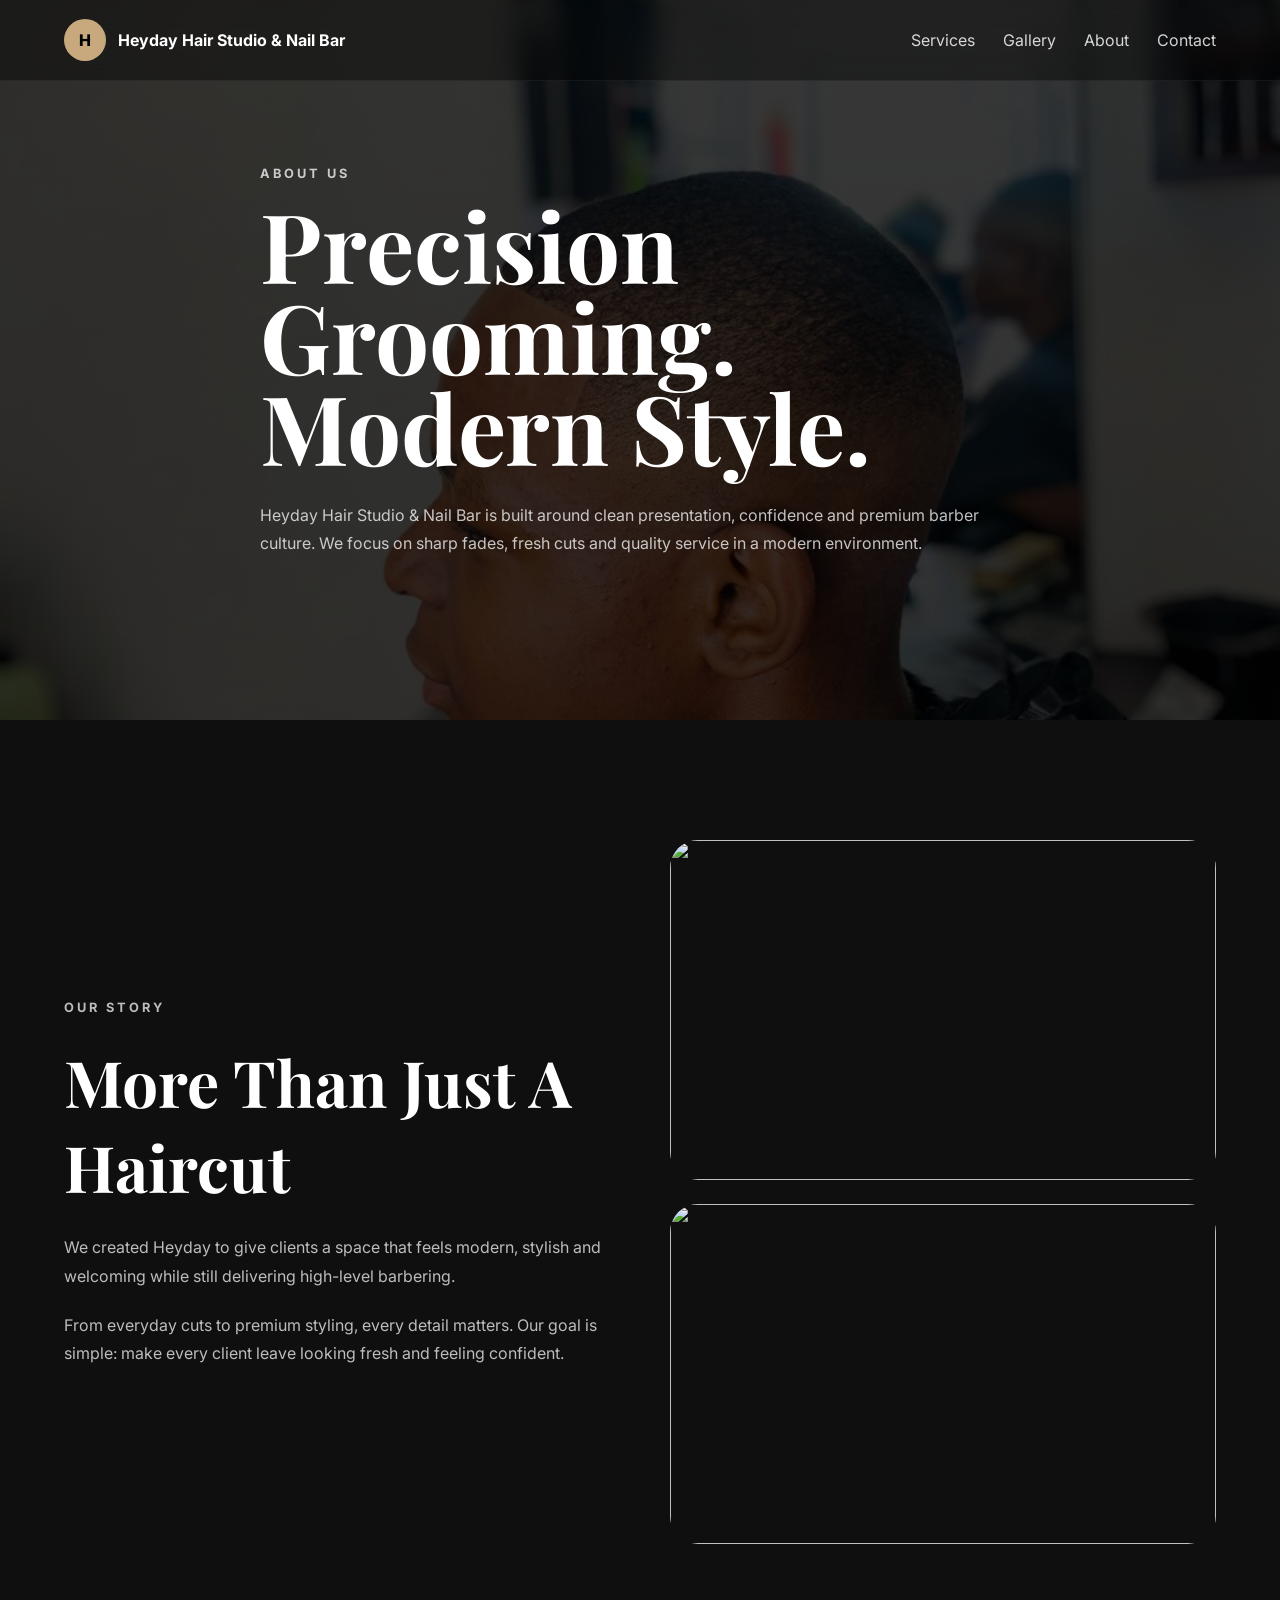
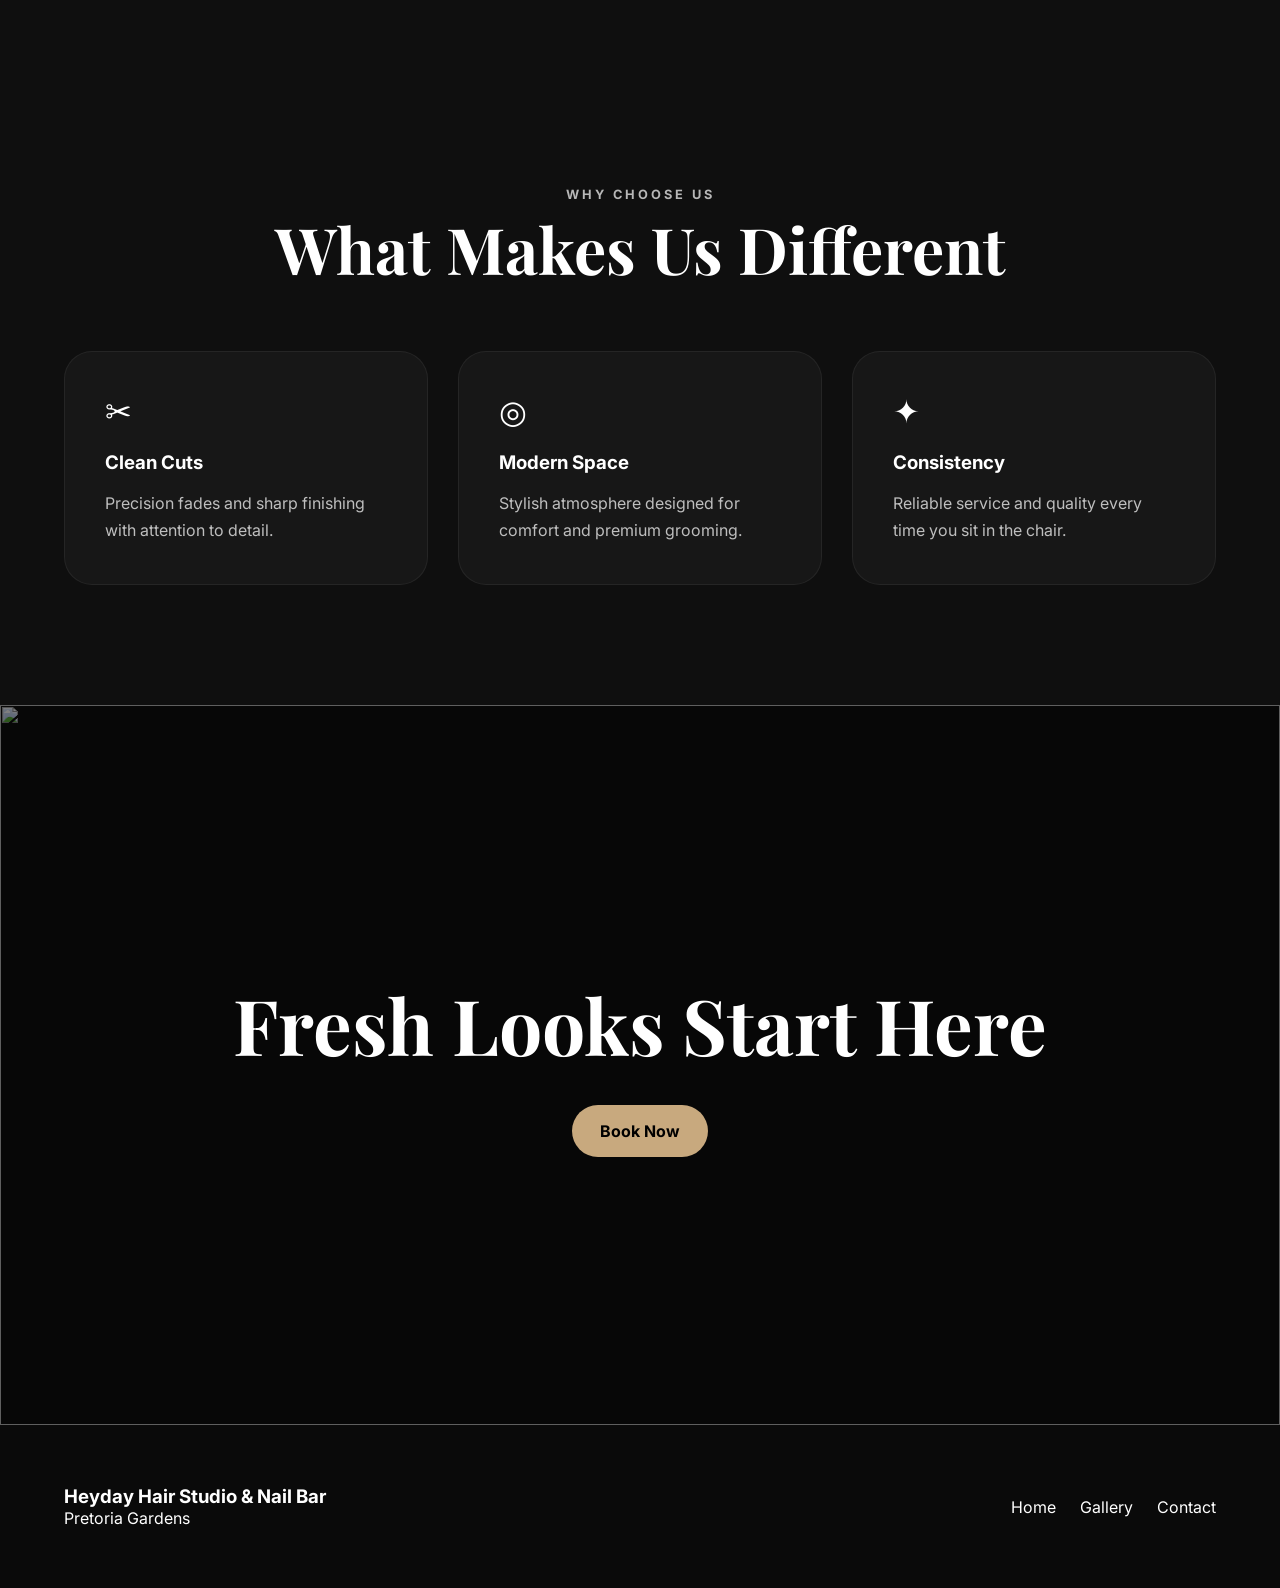
==== commit 0a62d4e6: "Add files via upload" ====
--- a/about.html
+++ b/about.html
@@ -1,181 +1,211 @@
+<!-- about.html -->
+
 <!DOCTYPE html>
 <html lang="en">
 <head>
   <meta charset="UTF-8" />
   <meta name="viewport" content="width=device-width, initial-scale=1.0" />
+
   <title>About | Heyday Hair Studio & Nail Bar</title>
-  <meta name="description" content="About Heyday Hair Studio & Nail Bar in Pretoria Gardens, including salon focus, beauty experience, and contact details." />
-  <meta name="theme-color" content="#171216" />
-  <meta property="og:title" content="About Heyday Hair Studio & Nail Bar" />
-  <meta property="og:description" content="A Black hair salon and nail bar in Pretoria Gardens with direct call and WhatsApp contact." />
-  <meta property="og:type" content="website" />
+
+  <meta
+    name="description"
+    content="Learn more about Heyday Hair Studio & Nail Bar in Pretoria Gardens."
+  />
+
   <link rel="preconnect" href="https://fonts.googleapis.com" />
   <link rel="preconnect" href="https://fonts.gstatic.com" crossorigin />
-  <link href="https://fonts.googleapis.com/css2?family=Playfair+Display:wght@600;700;800&family=Inter:wght@400;500;600;700;800&display=swap" rel="stylesheet" />
+
+  <link
+    href="https://fonts.googleapis.com/css2?family=Playfair+Display:wght@700;800&family=Inter:wght@400;500;600;700&display=swap"
+    rel="stylesheet"
+  />
+
   <link rel="stylesheet" href="css/styles.css" />
 </head>
+
 <body>
-  <div class="page-glow glow-one"></div>
-  <div class="page-glow glow-two"></div>
-
-  <header class="site-header" id="top">
+
+  <!-- HEADER -->
+  <header class="site-header">
+
     <div class="container nav-wrap">
+
       <a class="brand" href="index.html">
         <span class="brand-mark">H</span>
         <span class="brand-text">Heyday Hair Studio & Nail Bar</span>
       </a>
 
-      <button class="menu-toggle" id="menuToggle" aria-label="Open menu" aria-expanded="false" aria-controls="mobileNav">
-        <span></span>
-        <span></span>
-        <span></span>
-      </button>
-
-      <nav class="nav-links desktop-nav" aria-label="Primary navigation">
+      <nav class="nav-links desktop-nav">
         <a href="index.html#services">Services</a>
         <a href="index.html#gallery">Gallery</a>
-        <a href="about.html">About</a>
+        <a href="about.html" class="active-link">About</a>
         <a href="index.html#contact">Contact</a>
-        <a class="nav-cta" href="https://wa.me/27846720102?text=Hi%20Heyday%2C%20I%20want%20to%20book%20an%20appointment." target="_blank" rel="noopener noreferrer">WhatsApp</a>
       </nav>
-    </div>
-
-    <nav class="mobile-nav" id="mobileNav" aria-label="Mobile navigation">
-      <a href="index.html#services">Services</a>
-      <a href="index.html#gallery">Gallery</a>
-      <a href="about.html">About</a>
-      <a href="index.html#contact">Contact</a>
-      <a href="https://wa.me/27846720102?text=Hi%20Heyday%2C%20I%20want%20to%20book%20an%20appointment." target="_blank" rel="noopener noreferrer">WhatsApp</a>
-    </nav>
+
+    </div>
+
   </header>
 
-  <main>
-    <section class="hero-section inner-hero-section">
-      <div class="container hero-grid">
-        <div class="hero-copy reveal">
-          <p class="eyebrow">About Heyday</p>
-          <h1>A salon experience shaped around care, confidence, and Black beauty culture.</h1>
-          <p class="hero-text">
-            Welcome to <strong>Heyday Hair Studio &amp; Nail Bar</strong>, your beauty destination in Pretoria. Located at <strong>817 Van der Hoff Road, Pretoria, 0082</strong>, the salon offers a welcoming space where clients can enjoy quality hair and nail services in one place.
-          </p>
-          <p class="hero-text hero-text-secondary">
-            The goal is simple: help every client look polished, feel confident, and leave feeling refreshed. From braids and protective styling to natural hair care, installs, neat men's looks and polished nails, the focus stays on detail, professionalism, and a style that suits the person wearing it.
-          </p>
-
-          <div class="hero-actions">
-            <a class="btn btn-primary" href="index.html#contact">Contact Us</a>
-            <a class="btn btn-secondary" href="https://wa.me/27846720102?text=Hi%20Heyday%2C%20I%20want%20to%20book%20an%20appointment." target="_blank" rel="noopener noreferrer">WhatsApp</a>
-          </div>
+  <!-- ABOUT HERO -->
+  <section class="about-hero">
+
+    <!-- BACKGROUND IMAGE -->
+    <!-- Replace this image with your own -->
+    <div class="about-hero-bg"></div>
+
+    <div class="container about-hero-content">
+
+      <p class="eyebrow">About Us</p>
+
+      <h1>
+        Precision Grooming.<br>
+        Modern Style.
+      </h1>
+
+      <p>
+        Heyday Hair Studio & Nail Bar is built around clean presentation,
+        confidence and premium barber culture. We focus on sharp fades,
+        fresh cuts and quality service in a modern environment.
+      </p>
+
+    </div>
+
+  </section>
+
+  <!-- STORY -->
+  <section class="about-story">
+
+    <div class="container about-grid">
+
+      <div class="about-copy">
+
+        <p class="eyebrow">Our Story</p>
+
+        <h2>
+          More Than Just A Haircut
+        </h2>
+
+        <p>
+          We created Heyday to give clients a space that feels modern,
+          stylish and welcoming while still delivering high-level barbering.
+        </p>
+
+        <p>
+          From everyday cuts to premium styling, every detail matters.
+          Our goal is simple: make every client leave looking fresh and
+          feeling confident.
+        </p>
+
+      </div>
+
+      <div class="about-image-stack">
+
+        <!-- IMAGE SLOT 1 -->
+        <div class="about-image-card">
+          <img src="images/about1.jpg" alt="">
         </div>
 
-        <aside class="hero-card reveal delay-1">
-          <div class="hero-card-top">
-            <span class="status-dot"></span>
-            <p>Current listed hours</p>
-          </div>
-          <h2>Plan your visit</h2>
-          <div class="address-box">
-            <p>Monday to Sunday</p>
-            <p>09:30 - 19:00</p>
-            <p>817 Van der Hoff Road</p>
-            <p>Pretoria Gardens, Pretoria, 0082</p>
-          </div>
-          <div class="info-stack compact-stack">
-            <a href="tel:0846720102">084 672 0102</a>
-          </div>
-        </aside>
-      </div>
-    </section>
-
-    <section class="gallery-section compact-gallery-section">
-      <div class="container">
-        <div class="section-heading reveal">
-          <p class="eyebrow">Salon Look &amp; Feel</p>
-          <h2>Styles the brand can lean into visually</h2>
-          <p>These images help the site feel more like a real Black hair salon instead of a generic beauty template.</p>
+        <!-- IMAGE SLOT 2 -->
+        <div class="about-image-card">
+          <img src="images/about2.jpg" alt="">
         </div>
 
-        <div class="gallery-grid gallery-grid-featured">
-          <figure class="gallery-card reveal">
-            <img src="images/1.jpg" alt="Woman with long braided hairstyle styled in a high bun" loading="lazy" />
-            <figcaption>
-              <strong>Women's styles</strong>
-              <span>Braids, length, detail and finish.</span>
-            </figcaption>
-          </figure>
-
-          <figure class="gallery-card reveal delay-1">
-            <img src="images/3.jpg" alt="Man with neat fade against a green background" loading="lazy" />
-            <figcaption>
-              <strong>Men's styles</strong>
-              <span>Fades, precision and sharp presentation.</span>
-            </figcaption>
-          </figure>
-        </div>
-      </div>
-    </section>
-
-    <section class="about-section">
-      <div class="container about-grid">
-        <article class="about-card reveal">
-          <p class="eyebrow">What We Stand For</p>
-          <h2>Beauty care that feels personal and professional</h2>
+      </div>
+
+    </div>
+
+  </section>
+
+  <!-- VALUES -->
+  <section class="values-section">
+
+    <div class="container">
+
+      <div class="section-heading">
+        <p class="eyebrow">Why Choose Us</p>
+
+        <h2>What Makes Us Different</h2>
+      </div>
+
+      <div class="values-grid">
+
+        <article class="value-card">
+          <span>✂</span>
+
+          <h3>Clean Cuts</h3>
+
           <p>
-            At Heyday, the experience is meant to feel warm, friendly, and worth coming back for. The salon aims to make self-care feel simple, comfortable, and accessible while still delivering a polished final look.
-          </p>
-          <p>
-            Whether a client is coming in for a fresh braided style, a touch-up, a wig install, a neat cut, or a nail appointment, the focus stays on making them feel seen, styled, and looked after.
+            Precision fades and sharp finishing with attention to detail.
           </p>
         </article>
 
-        <article class="about-list reveal delay-1">
-          <div class="feature-item">
-            <h3>Friendly service</h3>
-            <p>A beauty environment that feels welcoming from first message to finished look.</p>
-          </div>
-          <div class="feature-item">
-            <h3>Attention to detail</h3>
-            <p>Styles are chosen and finished with the small touches that make them feel complete.</p>
-          </div>
-          <div class="feature-item">
-            <h3>Quick contact</h3>
-            <p>Phone and WhatsApp booking keep the experience easy for clients who mostly browse on mobile.</p>
-          </div>
+        <article class="value-card">
+          <span>◎</span>
+
+          <h3>Modern Space</h3>
+
+          <p>
+            Stylish atmosphere designed for comfort and premium grooming.
+          </p>
         </article>
-      </div>
-    </section>
-
-    <section class="contact-section">
-      <div class="container contact-panel reveal">
-        <div>
-          <p class="eyebrow">Get In Touch</p>
-          <h2>Ready to reach the salon?</h2>
-          <p>Use the numbers below or tap WhatsApp for a quick message. The current listing shows hours of 09:30 - 19:00.</p>
-        </div>
-
-        <div class="contact-actions-grid">
-          <a class="contact-action" href="tel:0846720102">
-            <span>Call Salon</span>
-            <strong>084 672 0102</strong>
-          </a>
-          <a class="contact-action whatsapp" href="https://wa.me/27846720102?text=Hi%20Heyday%2C%20I%20want%20to%20book%20an%20appointment." target="_blank" rel="noopener noreferrer">
-            <span>WhatsApp</span>
-            <strong>Message Now</strong>
-          </a>
-        </div>
-      </div>
-    </section>
-  </main>
-
-  <a class="floating-whatsapp" href="https://wa.me/27846720102?text=Hi%20Heyday%2C%20I%20want%20to%20book%20an%20appointment." target="_blank" rel="noopener noreferrer" aria-label="Chat on WhatsApp">
-    <span>WhatsApp</span>
-  </a>
-
-  <div class="mobile-action-bar">
-    <a href="tel:0123832008">Call</a>
-    <a href="https://wa.me/27846720102?text=Hi%20Heyday%2C%20I%20want%20to%20book%20an%20appointment." target="_blank" rel="noopener noreferrer">WhatsApp</a>
-  </div>
-
-  <script src="js/script.js"></script>
+
+        <article class="value-card">
+          <span>✦</span>
+
+          <h3>Consistency</h3>
+
+          <p>
+            Reliable service and quality every time you sit in the chair.
+          </p>
+        </article>
+
+      </div>
+
+    </div>
+
+  </section>
+
+  <!-- TEAM / FEATURE IMAGE -->
+  <section class="about-feature-image">
+
+    <!-- Replace with your own large image -->
+    <img src="images/about-feature.jpg" alt="">
+
+    <div class="feature-overlay">
+
+      <h2>Fresh Looks Start Here</h2>
+
+      <a href="index.html#contact" class="btn btn-primary">
+        Book Now
+      </a>
+
+    </div>
+
+  </section>
+
+  <!-- FOOTER -->
+  <footer class="footer">
+
+    <div class="container footer-content">
+
+      <div>
+        <h3>Heyday Hair Studio & Nail Bar</h3>
+
+        <p>
+          Pretoria Gardens
+        </p>
+      </div>
+
+      <div class="footer-links">
+        <a href="index.html">Home</a>
+        <a href="index.html#gallery">Gallery</a>
+        <a href="index.html#contact">Contact</a>
+      </div>
+
+    </div>
+
+  </footer>
+
 </body>
-</html>
+</html>
--- a/css/styles.css
+++ b/css/styles.css
@@ -1,700 +1,654 @@
-:root {
-  --bg: #171216;
-  --bg-soft: #211920;
-  --card: rgba(255, 250, 247, 0.08);
-  --card-strong: rgba(255, 250, 247, 0.1);
-  --line: rgba(255, 240, 234, 0.12);
-  --line-strong: rgba(255, 240, 234, 0.2);
-  --text: #fff6f2;
-  --muted: #dccdc8;
-  --soft: #f3e6e1;
-  --accent: #d8a27b;
-  --accent-strong: #f0b992;
-  --rose: #d98f9d;
-  --green: #22c76e;
-  --shadow: 0 24px 60px rgba(0, 0, 0, 0.28);
-  --radius: 26px;
-}
-
-* {
-  box-sizing: border-box;
-}
-
-html {
-  scroll-behavior: smooth;
-}
-
-body {
-  margin: 0;
-  font-family: "Inter", sans-serif;
-  color: var(--text);
-  background:
-    radial-gradient(circle at top left, rgba(216, 162, 123, 0.16), transparent 25%),
-    radial-gradient(circle at right top, rgba(217, 143, 157, 0.11), transparent 20%),
-    linear-gradient(180deg, #130f13 0%, #171216 38%, #1a1318 100%);
-  line-height: 1.65;
-  min-height: 100vh;
-  overflow-x: hidden;
-  padding-bottom: 92px;
-}
-
-img {
-  display: block;
-  max-width: 100%;
-}
-
-a {
-  color: inherit;
-  text-decoration: none;
-}
-
-button,
-a {
-  -webkit-tap-highlight-color: transparent;
-}
-
-.container {
-  width: min(100% - 1.2rem, 1120px);
-  margin-inline: auto;
-}
-
-.page-glow {
-  position: fixed;
-  width: 290px;
-  height: 290px;
-  border-radius: 50%;
-  filter: blur(84px);
-  opacity: 0.42;
-  z-index: -1;
-  pointer-events: none;
-}
-
-.glow-one {
-  top: -70px;
-  left: -70px;
-  background: rgba(216, 162, 123, 0.42);
-}
-
-.glow-two {
-  right: -90px;
-  top: 22%;
-  background: rgba(217, 143, 157, 0.24);
-}
-
-.site-header {
-  position: sticky;
-  top: 0;
-  z-index: 1000;
-  background: rgba(15, 11, 14, 0.84);
-  backdrop-filter: blur(20px);
-  border-bottom: 1px solid var(--line);
-}
-
-.nav-wrap {
-  min-height: 74px;
-  display: flex;
-  align-items: center;
-  justify-content: space-between;
-  gap: 0.9rem;
-}
-
-.brand {
-  display: inline-flex;
-  align-items: center;
-  gap: 0.8rem;
-  min-width: 0;
-}
-
-.brand-mark {
-  width: 44px;
-  height: 44px;
-  border-radius: 16px;
-  display: grid;
-  place-items: center;
-  background: linear-gradient(135deg, var(--rose) 0%, var(--accent-strong) 100%);
-  color: #140f13;
-  font-family: "Playfair Display", serif;
-  font-size: 1.15rem;
-  font-weight: 800;
-  flex-shrink: 0;
-  box-shadow: 0 10px 24px rgba(0, 0, 0, 0.24);
-}
-
-.brand-text {
-  font-size: 0.9rem;
-  font-weight: 700;
-  line-height: 1.15;
-  color: var(--text);
-}
-
-.desktop-nav {
-  display: none;
-}
-
-.nav-links {
-  align-items: center;
-  gap: 0.95rem;
-}
-
-.nav-links a {
-  color: var(--muted);
-  transition: color 0.25s ease, transform 0.25s ease;
-}
-
-.nav-links a:hover,
-.nav-links a:focus-visible {
-  color: var(--text);
-  transform: translateY(-1px);
-}
-
-.nav-cta {
-  min-height: 46px;
-  padding: 0.82rem 1rem;
-  border-radius: 999px;
-  background: rgba(255, 255, 255, 0.06);
-  border: 1px solid rgba(255, 255, 255, 0.14);
-  color: var(--text) !important;
-}
-
-.menu-toggle {
-  width: 48px;
-  height: 48px;
-  border-radius: 16px;
-  border: 1px solid var(--line);
-  background: rgba(255, 255, 255, 0.05);
-  display: inline-flex;
-  flex-direction: column;
-  justify-content: center;
-  gap: 5px;
-  padding: 0 12px;
-  cursor: pointer;
-}
-
-.menu-toggle span {
-  width: 100%;
-  height: 2px;
-  border-radius: 999px;
-  background: var(--text);
-  transition: 0.25s ease;
-}
-
-.menu-toggle.active span:nth-child(1) {
-  transform: translateY(7px) rotate(45deg);
-}
-
-.menu-toggle.active span:nth-child(2) {
-  opacity: 0;
-}
-
-.menu-toggle.active span:nth-child(3) {
-  transform: translateY(-7px) rotate(-45deg);
-}
-
-.mobile-nav {
-  display: grid;
-  gap: 0.8rem;
-  padding: 0 1rem 1rem;
-  max-height: 0;
-  overflow: hidden;
-  transition: 0.3s ease;
-}
-
-.mobile-nav.open {
-  max-height: 340px;
-  padding-bottom: 1rem;
-}
-
-.mobile-nav a {
-  min-height: 52px;
-  padding: 0.95rem 1rem;
-  border-radius: 18px;
-  display: flex;
-  align-items: center;
-  background: rgba(255, 255, 255, 0.05);
-  border: 1px solid var(--line);
-  color: var(--text);
-}
-
-.hero-section,
-.services-section,
-.gallery-section,
-.about-section,
-.contact-section,
-.compact-gallery-section {
-  padding: 4rem 0;
-}
-
-.hero-section {
-  padding-top: 3.1rem;
-}
-
-.hero-grid,
-.about-grid {
-  display: grid;
-  gap: 1.2rem;
-}
-
-.eyebrow {
-  margin: 0 0 0.7rem;
-  text-transform: uppercase;
-  letter-spacing: 0.18em;
-  color: var(--accent-strong);
-  font-size: 0.72rem;
-  font-weight: 800;
-}
-
-.hero-copy h1,
-.section-heading h2,
-.about-card h2,
-.contact-panel h2,
-.hero-card h2,
-.location-card h3,
-.service-card h3,
-.feature-item h3,
-.gallery-card strong {
-  margin: 0;
-  font-family: "Playfair Display", serif;
-  line-height: 1.06;
-}
-
-.hero-copy h1 {
-  font-size: clamp(2.3rem, 9vw, 4.9rem);
-  max-width: 12ch;
-}
-
-.hero-text,
-.section-heading p,
-.about-card p,
-.contact-panel p,
-.service-card p,
-.feature-item p,
-.location-card p,
-.hero-card p,
-.address-box p,
-.gallery-card span,
-.contact-action span,
-.hero-highlights li {
-  color: var(--muted);
-}
-
-.hero-text {
-  margin: 1rem 0 0;
-  max-width: 56ch;
-}
-
-.hero-text strong {
-  color: var(--soft);
-}
-
-.hero-text-secondary {
-  margin-top: 0.85rem;
-}
-
-.hero-actions,
-.contact-actions-grid {
-  display: grid;
-  gap: 0.85rem;
-}
-
-.hero-actions {
-  margin-top: 1.3rem;
-}
-
-.btn,
-.contact-action,
-.hero-card,
-.service-card,
-.about-card,
-.about-list,
-.contact-panel,
-.location-card,
-.gallery-card {
-  border-radius: var(--radius);
-  background: var(--card);
-  border: 1px solid var(--line);
-  box-shadow: var(--shadow);
-}
-
-.btn {
-  min-height: 54px;
-  padding: 0.95rem 1.1rem;
-  display: inline-flex;
-  align-items: center;
-  justify-content: center;
-  font-weight: 700;
-  transition: transform 0.25s ease, border-color 0.25s ease, background 0.25s ease;
-}
-
-.btn:hover,
-.btn:focus-visible,
-.contact-action:hover,
-.contact-action:focus-visible,
-.inline-link:hover,
-.inline-link:focus-visible {
-  transform: translateY(-1px);
-}
-
-.btn-primary {
-  color: #140f13;
-  background: linear-gradient(135deg, var(--accent) 0%, var(--accent-strong) 100%);
-  border-color: transparent;
-}
-
-.btn-secondary {
-  background: rgba(255, 255, 255, 0.08);
-}
-
-.btn-ghost {
-  background: transparent;
-}
-
-.hero-highlights {
-  margin: 1.2rem 0 0;
-  padding: 0;
-  list-style: none;
-  display: flex;
-  flex-wrap: wrap;
-  gap: 0.55rem;
-}
-
-.hero-highlights li {
-  padding: 0.6rem 0.8rem;
-  border-radius: 999px;
-  background: rgba(255, 255, 255, 0.06);
-  border: 1px solid var(--line);
-  font-size: 0.88rem;
-}
-
-.hero-card,
-.service-card,
-.about-card,
-.about-list,
-.contact-panel {
-  padding: 1.35rem;
-}
-
-.hero-card-top {
-  display: flex;
-  align-items: center;
-  gap: 0.7rem;
-}
-
-.status-dot {
-  width: 10px;
-  height: 10px;
-  border-radius: 50%;
-  background: var(--green);
-  box-shadow: 0 0 0 8px rgba(34, 199, 110, 0.12);
-}
-
-.hero-card h2 {
-  margin: 1rem 0;
-  font-size: 1.6rem;
-}
-
-.info-stack {
-  display: grid;
-  gap: 0.7rem;
-  margin-bottom: 1rem;
-}
-
-.info-stack a,
-.card-link,
-.location-card a,
-.inline-link {
-  font-weight: 700;
-}
-
-.info-stack a {
-  color: var(--soft);
-}
-
-.compact-stack {
-  margin-bottom: 0;
-}
-
-.address-box {
-  padding: 1rem;
-  border-radius: 20px;
-  background: rgba(255, 255, 255, 0.04);
-  border: 1px solid var(--line-strong);
-  margin-bottom: 1rem;
-}
-
-.address-box p {
-  margin: 0.2rem 0;
-}
-
-.card-link,
-.location-card a,
-.inline-link {
-  color: var(--accent-strong);
-}
-
-.section-heading {
-  margin-bottom: 1.5rem;
-}
-
-.section-heading h2 {
-  font-size: clamp(2rem, 8vw, 3.5rem);
-  margin-bottom: 0.65rem;
-}
-
-.services-grid,
-.gallery-grid {
-  display: grid;
-  gap: 1rem;
-}
-
-.service-icon {
-  width: 42px;
-  height: 42px;
-  border-radius: 14px;
-  display: grid;
-  place-items: center;
-  background: rgba(255, 255, 255, 0.06);
-  color: var(--accent-strong);
-  font-size: 1.1rem;
-}
-
-.service-card h3,
-.feature-item h3,
-.location-card h3 {
-  margin: 0.85rem 0 0.35rem;
-  font-size: 1.3rem;
-}
-
-.about-list {
-  display: grid;
-  gap: 0.95rem;
-}
-
-.feature-item,
-.location-card {
-  padding: 1rem;
-  border-radius: 22px;
-  background: rgba(255, 255, 255, 0.04);
-  border: 1px solid var(--line);
-}
-
-.feature-item h3,
-.feature-item p,
-.location-card h3,
-.location-card p {
-  margin: 0;
-}
-
-.gallery-grid {
-  grid-template-columns: repeat(2, minmax(0, 1fr));
-}
-
-.gallery-card {
-  overflow: hidden;
-  padding: 0;
-}
-
-.gallery-card img {
-  width: 100%;
-  aspect-ratio: 0.82 / 1;
-  object-fit: cover;
-}
-
-.gallery-card figcaption {
-  padding: 0.95rem 0.95rem 1rem;
-}
-
-.gallery-card strong {
-  display: block;
-  font-size: 1.12rem;
-  margin-bottom: 0.2rem;
-  color: var(--soft);
-}
-
-.gallery-card span {
-  display: block;
-  font-size: 0.92rem;
-}
-
-.gallery-grid-featured {
-  grid-template-columns: 1fr;
-}
-
-.contact-panel {
-  display: grid;
-  gap: 1.3rem;
-}
-
-.contact-actions-grid {
-  grid-template-columns: 1fr;
-}
-
-.contact-action {
-  min-height: 98px;
-  padding: 1rem 1.1rem;
-  display: flex;
-  flex-direction: column;
-  justify-content: center;
-  gap: 0.2rem;
-}
-
-.contact-action strong {
-  font-size: 1rem;
-}
-
-.contact-action.primary {
-  color: #140f13;
-  background: linear-gradient(135deg, var(--accent) 0%, var(--accent-strong) 100%);
-  border-color: transparent;
-}
-
-.contact-action.primary span {
-  color: rgba(20, 15, 19, 0.74);
-}
-
-.contact-action.whatsapp {
-  border-color: rgba(34, 199, 110, 0.28);
-}
-
-.floating-whatsapp {
-  position: fixed;
-  right: 1rem;
-  bottom: 5.9rem;
-  z-index: 998;
-  min-height: 54px;
-  padding: 0.95rem 1rem;
-  border-radius: 999px;
-  background: linear-gradient(135deg, #1eaf5b 0%, #25d56b 100%);
-  color: white;
-  font-weight: 800;
-  box-shadow: 0 16px 30px rgba(0, 0, 0, 0.3);
-}
-
-.mobile-action-bar {
-  position: fixed;
-  left: 0;
-  right: 0;
-  bottom: 0;
-  z-index: 999;
-  display: grid;
-  grid-template-columns: 1fr 1fr;
-  gap: 0.75rem;
-  padding: 0.8rem 0.8rem calc(0.8rem + env(safe-area-inset-bottom));
-  background: rgba(11, 8, 11, 0.94);
-  backdrop-filter: blur(20px);
-  border-top: 1px solid var(--line);
-}
-
-.mobile-action-bar a {
-  min-height: 54px;
-  border-radius: 18px;
-  display: inline-flex;
-  align-items: center;
-  justify-content: center;
-  font-weight: 800;
-}
-
-.mobile-action-bar a:first-child {
-  background: linear-gradient(135deg, var(--accent) 0%, var(--accent-strong) 100%);
-  color: #140f13;
-}
-
-.mobile-action-bar a:last-child {
-  color: var(--text);
-  background: rgba(255, 255, 255, 0.07);
-  border: 1px solid var(--line);
-}
-
-.reveal {
-  opacity: 0;
-  transform: translateY(18px);
-  transition: 0.7s ease;
-}
-
-.reveal.show {
-  opacity: 1;
-  transform: translateY(0);
-}
-
-.delay-1 {
-  transition-delay: 0.1s;
-}
-
-.delay-2 {
-  transition-delay: 0.18s;
-}
-
-@media (min-width: 680px) {
-  body {
-    padding-bottom: 0;
-  }
-
-  .hero-actions {
-    display: flex;
-    flex-wrap: wrap;
-  }
-
-  .hero-grid,
-  .about-grid {
-    grid-template-columns: 1.12fr 0.88fr;
-    align-items: start;
-  }
-
-  .services-grid,
-  .gallery-grid-featured {
-    grid-template-columns: repeat(2, 1fr);
-  }
-
-  .contact-actions-grid {
-    grid-template-columns: repeat(2, 1fr);
-  }
-
-  .mobile-action-bar {
-    display: none;
-  }
-
-  .floating-whatsapp {
-    bottom: 1.2rem;
-  }
-}
-
-@media (min-width: 900px) {
-  .desktop-nav {
-    display: flex;
-  }
-
-  .menu-toggle,
-  .mobile-nav {
-    display: none;
-  }
-
-  .hero-section,
-  .services-section,
-  .gallery-section,
-  .about-section,
-  .contact-section,
-  .compact-gallery-section {
-    padding: 5.4rem 0;
-  }
-
-  .hero-grid {
-    grid-template-columns: 1.15fr 0.85fr;
-    align-items: center;
-  }
-
-  .services-grid {
-    grid-template-columns: repeat(3, 1fr);
-  }
-
-  .gallery-grid {
-    grid-template-columns: repeat(4, 1fr);
-  }
-
-  .contact-panel {
-    grid-template-columns: 1.05fr 1fr;
-    align-items: start;
-  }
-
-  .location-card {
-    grid-column: 1 / -1;
-  }
-}
+/* =========================
+   RESET
+========================= */
+
+*{
+    margin:0;
+    padding:0;
+    box-sizing:border-box;
+}
+
+html{
+    scroll-behavior:smooth;
+}
+
+body{
+    background:#0f0f0f;
+    color:#fff;
+    font-family:'Inter',sans-serif;
+    overflow-x:hidden;
+}
+
+/* =========================
+   GLOBAL
+========================= */
+
+.container{
+    width:min(1200px,90%);
+    margin:auto;
+}
+
+img{
+    width:100%;
+    display:block;
+}
+
+a{
+    text-decoration:none;
+    color:inherit;
+}
+
+section{
+    position:relative;
+}
+
+.eyebrow{
+    color:#c8a97e;
+    text-transform:uppercase;
+    letter-spacing:3px;
+    font-size:0.8rem;
+    margin-bottom:14px;
+    font-weight:700;
+}
+
+.section-heading{
+    text-align:center;
+    margin-bottom:60px;
+}
+
+.section-heading h2{
+    font-size:clamp(2rem,5vw,4rem);
+    font-family:'Playfair Display',serif;
+    margin-bottom:18px;
+}
+
+.section-heading p{
+    max-width:650px;
+    margin:auto;
+    color:rgba(255,255,255,0.7);
+    line-height:1.7;
+}
+
+/* =========================
+   HEADER
+========================= */
+
+.site-header{
+    position:fixed;
+    top:0;
+    left:0;
+    width:100%;
+    z-index:999;
+    background:rgba(0,0,0,0.4);
+    backdrop-filter:blur(12px);
+    border-bottom:1px solid rgba(255,255,255,0.06);
+}
+
+.nav-wrap{
+    height:80px;
+    display:flex;
+    align-items:center;
+    justify-content:space-between;
+}
+
+.brand{
+    display:flex;
+    align-items:center;
+    gap:12px;
+}
+
+.brand-mark{
+    width:42px;
+    height:42px;
+    border-radius:50%;
+    background:#c8a97e;
+    color:#000;
+    display:flex;
+    align-items:center;
+    justify-content:center;
+    font-weight:800;
+}
+
+.brand-text{
+    font-weight:700;
+    font-size:1rem;
+}
+
+.desktop-nav{
+    display:flex;
+    align-items:center;
+    gap:28px;
+}
+
+.desktop-nav a{
+    color:rgba(255,255,255,0.82);
+    transition:0.3s ease;
+}
+
+.desktop-nav a:hover{
+    color:#fff;
+}
+
+.nav-cta{
+    padding:12px 20px;
+    background:#c8a97e;
+    border-radius:999px;
+    color:#000 !important;
+    font-weight:700;
+}
+
+/* =========================
+   HERO
+========================= */
+
+.hero-section{
+    min-height:100vh;
+    display:flex;
+    align-items:center;
+    overflow:hidden;
+}
+
+.hero-background{
+    position:absolute;
+    inset:0;
+
+    background:
+        linear-gradient(
+            rgba(0,0,0,0.72),
+            rgba(0,0,0,0.78)
+        ),
+        url("../images/background.jpg");
+
+    background-size:cover;
+    background-position:center;
+    z-index:0;
+}
+
+.hero-grid{
+    position:relative;
+    z-index:2;
+
+    display:grid;
+    grid-template-columns:1.2fr 0.8fr;
+    gap:60px;
+    align-items:center;
+}
+
+.hero-copy h1{
+    font-size:clamp(3rem,8vw,6rem);
+    line-height:0.95;
+    margin-bottom:24px;
+    font-family:'Playfair Display',serif;
+}
+
+.hero-text{
+    color:rgba(255,255,255,0.72);
+    line-height:1.8;
+    max-width:620px;
+    margin-bottom:34px;
+}
+
+.hero-actions{
+    display:flex;
+    gap:18px;
+    flex-wrap:wrap;
+}
+
+.btn{
+    padding:16px 28px;
+    border-radius:999px;
+    font-weight:700;
+    transition:0.35s ease;
+}
+
+.btn-primary{
+    background:#c8a97e;
+    color:#000;
+}
+
+.btn-primary:hover{
+    transform:translateY(-4px);
+}
+
+.btn-secondary{
+    border:1px solid rgba(255,255,255,0.2);
+}
+
+.btn-secondary:hover{
+    background:rgba(255,255,255,0.08);
+}
+
+.hero-card{
+    background:rgba(20,20,20,0.8);
+    border:1px solid rgba(255,255,255,0.08);
+    border-radius:28px;
+    padding:38px;
+    backdrop-filter:blur(14px);
+    box-shadow:0 20px 50px rgba(0,0,0,0.4);
+}
+
+.hero-card-top{
+    display:flex;
+    align-items:center;
+    gap:10px;
+    margin-bottom:20px;
+}
+
+.status-dot{
+    width:12px;
+    height:12px;
+    background:#32ff7e;
+    border-radius:50%;
+}
+
+.hero-card h2{
+    font-size:2rem;
+    margin-bottom:20px;
+}
+
+.info-stack a{
+    font-size:1.3rem;
+    font-weight:700;
+}
+
+.address-box{
+    margin-top:30px;
+    color:rgba(255,255,255,0.72);
+    line-height:1.8;
+}
+
+/* =========================
+   SERVICES
+========================= */
+
+.services-section{
+    padding:120px 0;
+}
+
+.services-grid{
+    display:grid;
+    grid-template-columns:repeat(3,1fr);
+    gap:30px;
+}
+
+.service-card{
+    background:#171717;
+    border-radius:28px;
+    padding:40px;
+    border:1px solid rgba(255,255,255,0.06);
+    transition:0.4s ease;
+}
+
+.service-card:hover{
+    transform:translateY(-10px);
+}
+
+.service-icon{
+    font-size:2rem;
+    margin-bottom:20px;
+    display:block;
+}
+
+.service-card h3{
+    margin-bottom:18px;
+    font-size:1.4rem;
+}
+
+.service-card p{
+    color:rgba(255,255,255,0.7);
+    line-height:1.7;
+}
+
+/* =========================
+   GALLERY
+========================= */
+
+.gallery-section{
+    position:relative;
+    padding:120px 0;
+    overflow:hidden;
+}
+
+.gallery-background{
+    position:absolute;
+    inset:0;
+
+    background:
+        linear-gradient(
+            rgba(0,0,0,0.75),
+            rgba(0,0,0,0.82)
+        ),
+        url("../images/gallery-bg.jpg");
+
+    background-size:cover;
+    background-position:center;
+    background-attachment:fixed;
+
+    z-index:0;
+}
+
+.gallery-content{
+    position:relative;
+    z-index:2;
+}
+
+.gallery-grid{
+    display:grid;
+    grid-template-columns:repeat(auto-fit,minmax(280px,1fr));
+    gap:28px;
+    margin-top:50px;
+}
+
+.gallery-card{
+    overflow:hidden;
+    border-radius:24px;
+    background:#161616;
+    border:1px solid rgba(255,255,255,0.06);
+    transition:0.4s ease;
+}
+
+.gallery-card:hover{
+    transform:translateY(-8px);
+}
+
+.gallery-card img{
+    height:360px;
+    object-fit:cover;
+    transition:0.5s ease;
+}
+
+.gallery-card:hover img{
+    transform:scale(1.06);
+}
+
+.gallery-card figcaption{
+    padding:24px;
+}
+
+.gallery-card strong{
+    display:block;
+    margin-bottom:10px;
+    font-size:1.2rem;
+}
+
+.gallery-card span{
+    color:rgba(255,255,255,0.7);
+}
+
+/* =========================
+   CONTACT
+========================= */
+
+.contact-section{
+    padding:120px 0;
+}
+
+.contact-panel{
+    background:#171717;
+    border-radius:30px;
+    padding:60px;
+    border:1px solid rgba(255,255,255,0.08);
+}
+
+.contact-panel h2{
+    font-size:clamp(2rem,5vw,4rem);
+    margin-bottom:20px;
+    font-family:'Playfair Display',serif;
+}
+
+.contact-panel p{
+    color:rgba(255,255,255,0.72);
+    line-height:1.8;
+}
+
+.contact-actions-grid{
+    display:grid;
+    grid-template-columns:repeat(2,1fr);
+    gap:20px;
+    margin-top:40px;
+}
+
+.contact-action{
+    background:#0f0f0f;
+    border-radius:22px;
+    padding:28px;
+    border:1px solid rgba(255,255,255,0.06);
+}
+
+.contact-action span{
+    display:block;
+    margin-bottom:10px;
+    color:rgba(255,255,255,0.65);
+}
+
+.contact-action strong{
+    font-size:1.2rem;
+}
+
+.whatsapp{
+    background:#1c2b22;
+}
+
+/* =========================
+   ABOUT PAGE
+========================= */
+
+.about-hero{
+    min-height:80vh;
+    display:flex;
+    align-items:center;
+    position:relative;
+    overflow:hidden;
+}
+
+.about-hero-bg{
+    position:absolute;
+    inset:0;
+
+    background:
+        linear-gradient(
+            rgba(0,0,0,0.75),
+            rgba(0,0,0,0.78)
+        ),
+        url("../images/about-bg.jpg");
+
+    background-size:cover;
+    background-position:center;
+}
+
+.about-hero-content{
+    position:relative;
+    z-index:2;
+    max-width:760px;
+}
+
+.about-hero h1{
+    font-size:clamp(3rem,8vw,6rem);
+    line-height:0.95;
+    margin-bottom:28px;
+    font-family:'Playfair Display',serif;
+}
+
+.about-hero p{
+    line-height:1.8;
+    color:rgba(255,255,255,0.75);
+}
+
+.about-story{
+    padding:120px 0;
+}
+
+.about-grid{
+    display:grid;
+    grid-template-columns:1fr 1fr;
+    gap:60px;
+    align-items:center;
+}
+
+.about-copy h2{
+    font-size:clamp(2rem,5vw,4rem);
+    margin-bottom:24px;
+    font-family:'Playfair Display',serif;
+}
+
+.about-copy p{
+    color:rgba(255,255,255,0.72);
+    line-height:1.8;
+    margin-bottom:20px;
+}
+
+.about-image-stack{
+    display:grid;
+    gap:24px;
+}
+
+.about-image-card{
+    overflow:hidden;
+    border-radius:28px;
+}
+
+.about-image-card img{
+    height:340px;
+    object-fit:cover;
+}
+
+.values-section{
+    padding:120px 0;
+}
+
+.values-grid{
+    display:grid;
+    grid-template-columns:repeat(3,1fr);
+    gap:30px;
+}
+
+.value-card{
+    background:#171717;
+    border-radius:28px;
+    padding:40px;
+    border:1px solid rgba(255,255,255,0.06);
+}
+
+.value-card span{
+    font-size:2rem;
+    display:block;
+    margin-bottom:20px;
+}
+
+.value-card h3{
+    margin-bottom:16px;
+}
+
+.value-card p{
+    color:rgba(255,255,255,0.72);
+    line-height:1.7;
+}
+
+.about-feature-image{
+    position:relative;
+    height:80vh;
+    overflow:hidden;
+}
+
+.about-feature-image img{
+    height:100%;
+    object-fit:cover;
+}
+
+.feature-overlay{
+    position:absolute;
+    inset:0;
+    background:rgba(0,0,0,0.5);
+
+    display:flex;
+    flex-direction:column;
+    align-items:center;
+    justify-content:center;
+    gap:30px;
+}
+
+.feature-overlay h2{
+    font-size:clamp(2rem,6vw,5rem);
+    font-family:'Playfair Display',serif;
+    text-align:center;
+}
+
+/* =========================
+   FOOTER
+========================= */
+
+.footer{
+    padding:60px 0;
+    background:#0a0a0a;
+}
+
+.footer-content{
+    display:flex;
+    align-items:center;
+    justify-content:space-between;
+    gap:30px;
+}
+
+.footer-links{
+    display:flex;
+    gap:24px;
+}
+
+/* =========================
+   FLOATING BUTTON
+========================= */
+
+.floating-whatsapp{
+    position:fixed;
+    right:24px;
+    bottom:24px;
+
+    background:#25D366;
+    color:#000;
+
+    padding:16px 24px;
+    border-radius:999px;
+
+    font-weight:700;
+
+    z-index:999;
+}
+
+/* =========================
+   MOBILE
+========================= */
+
+@media (max-width: 900px){
+
+    .hero-grid,
+    .about-grid,
+    .services-grid,
+    .values-grid,
+    .contact-actions-grid{
+        grid-template-columns:1fr;
+    }
+
+    .desktop-nav{
+        display:none;
+    }
+
+    .hero-section,
+    .about-hero{
+        padding:140px 0 100px;
+    }
+
+    .hero-copy h1,
+    .about-hero h1{
+        line-height:1;
+    }
+
+    .contact-panel{
+        padding:40px 24px;
+    }
+
+    .footer-content{
+        flex-direction:column;
+        text-align:center;
+    }
+
+}
